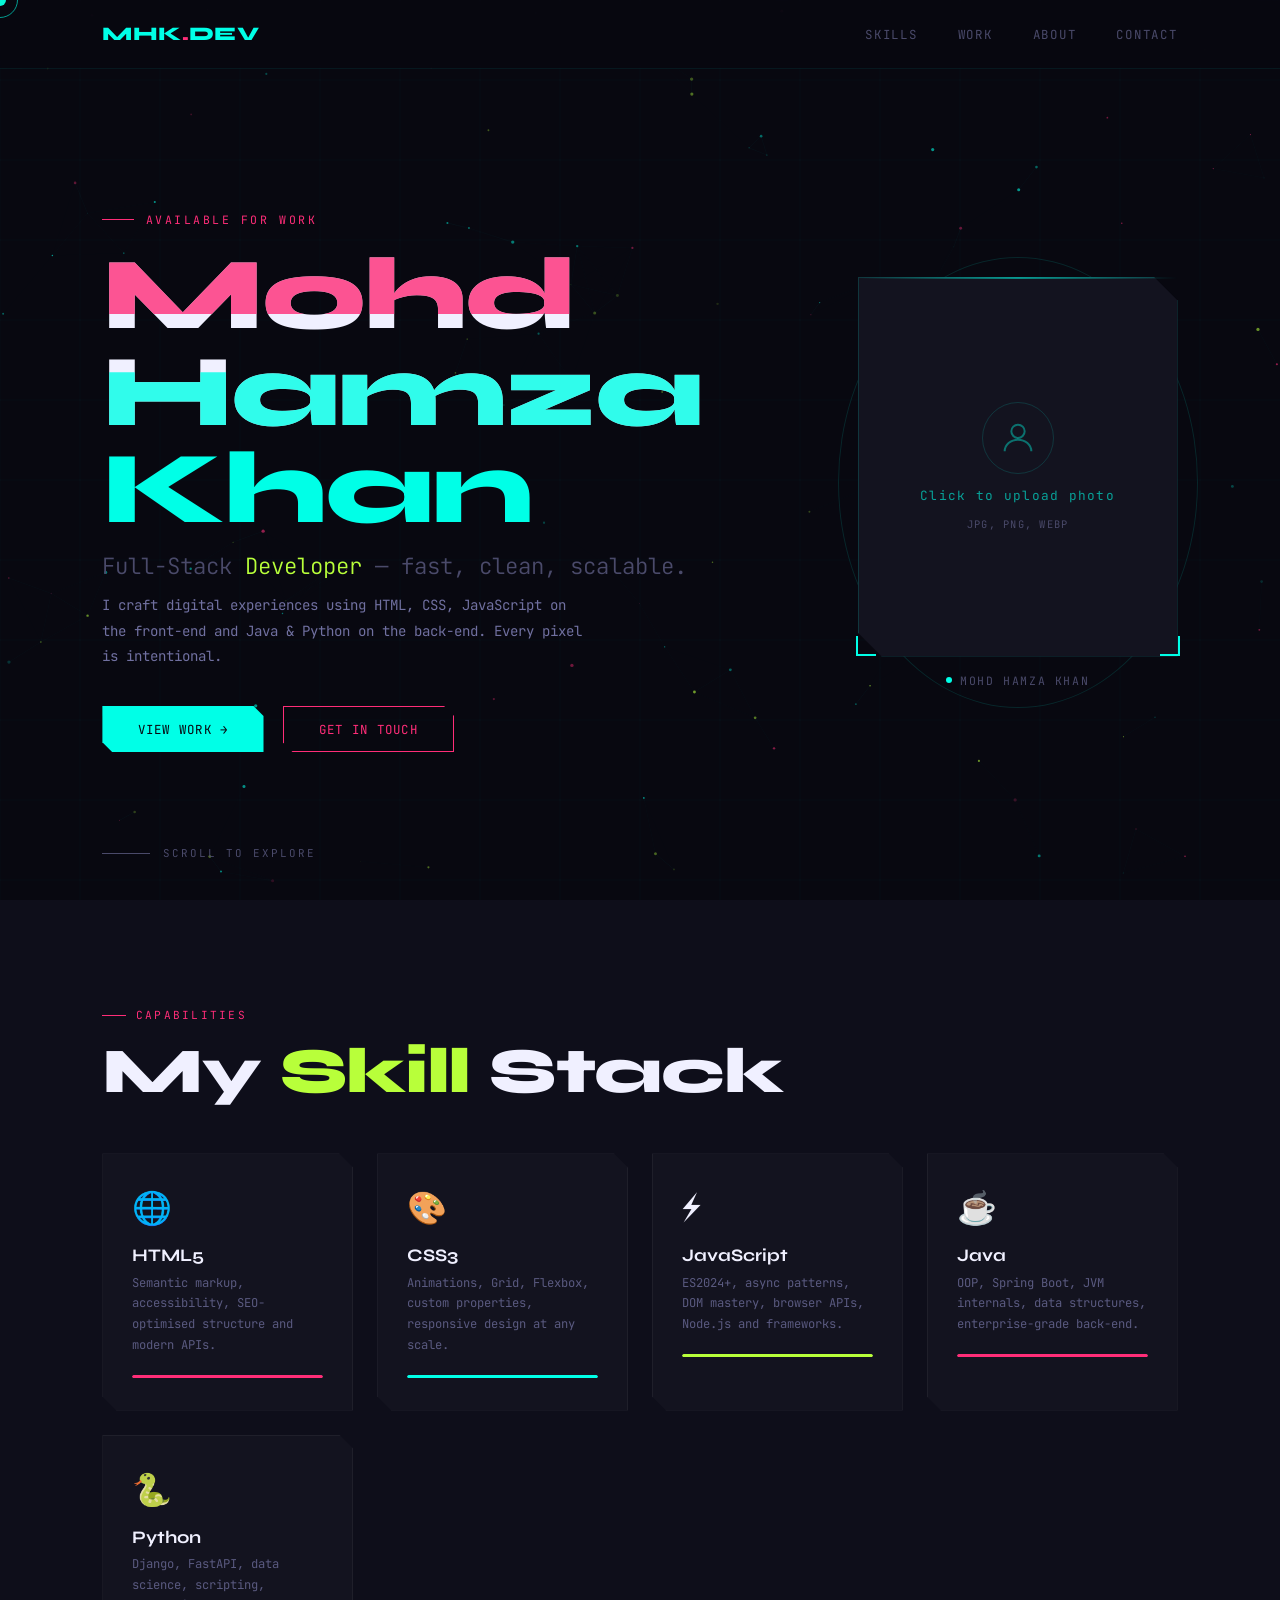
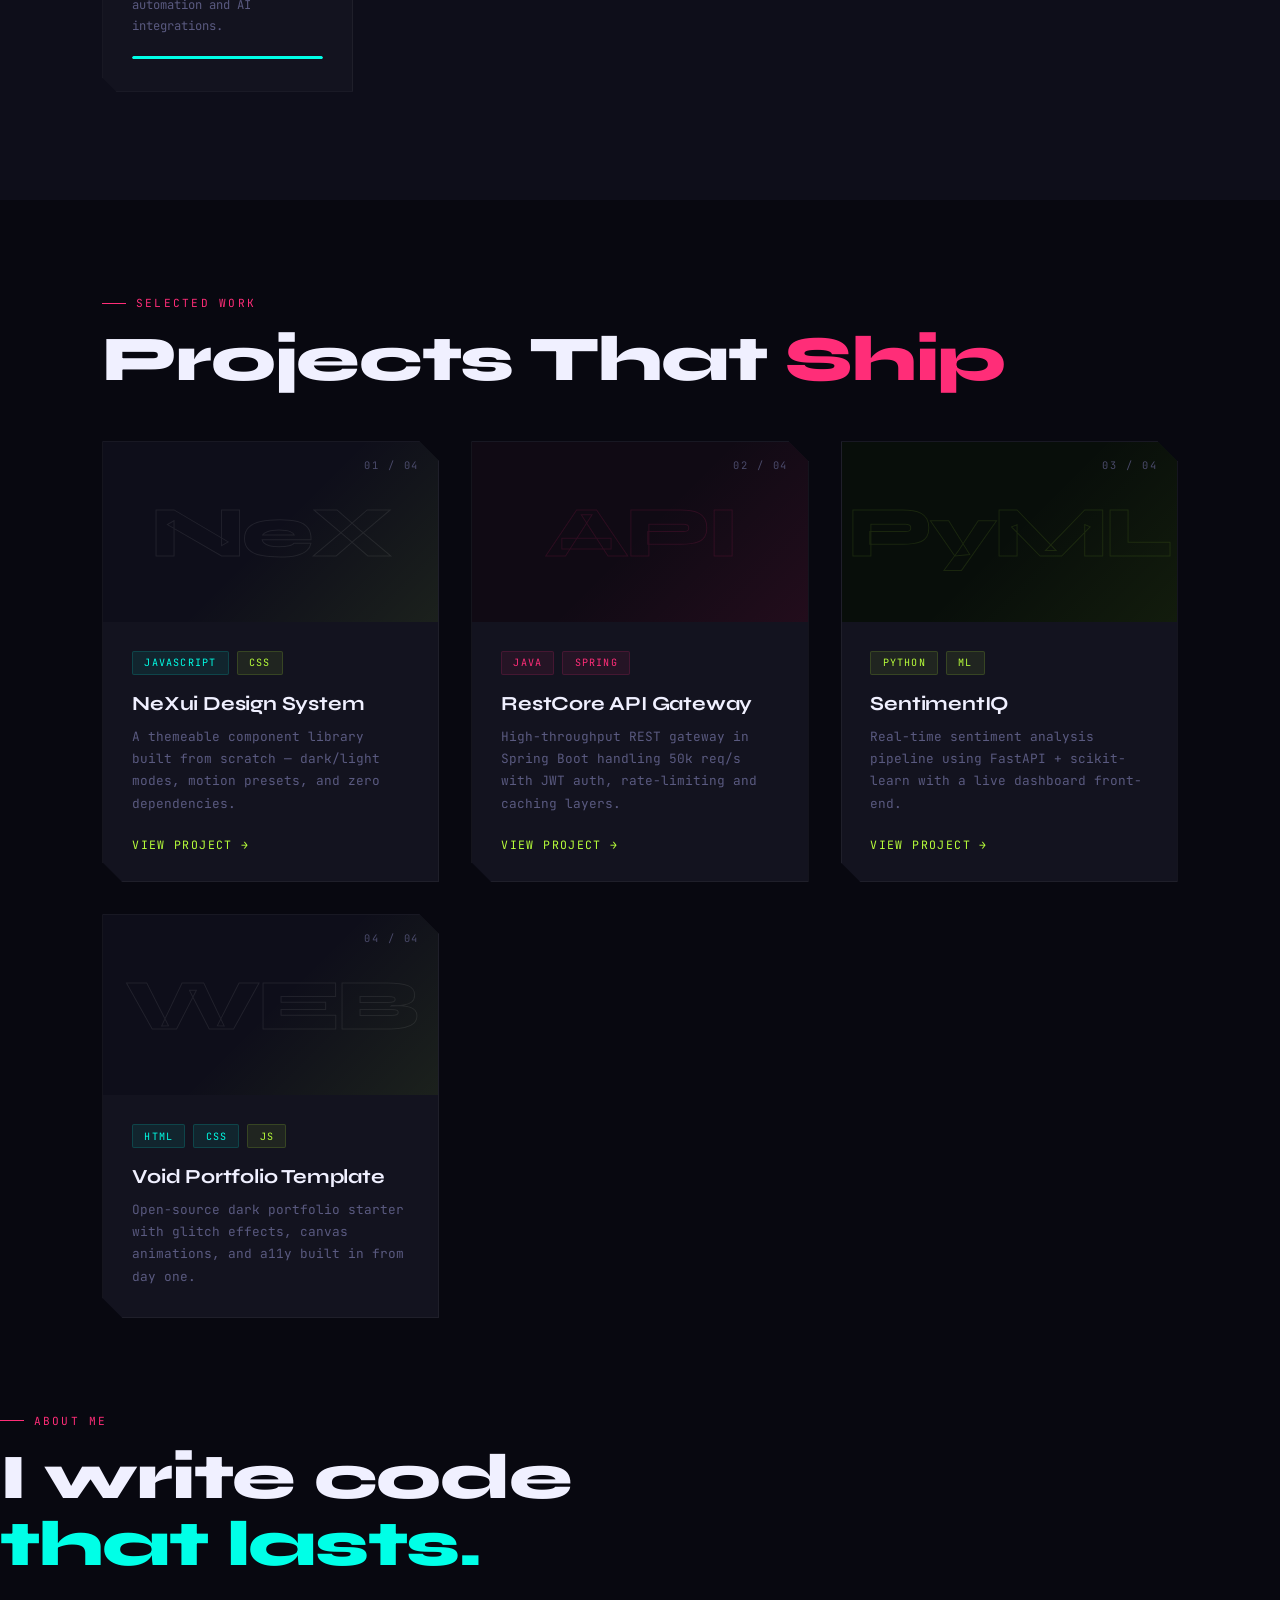
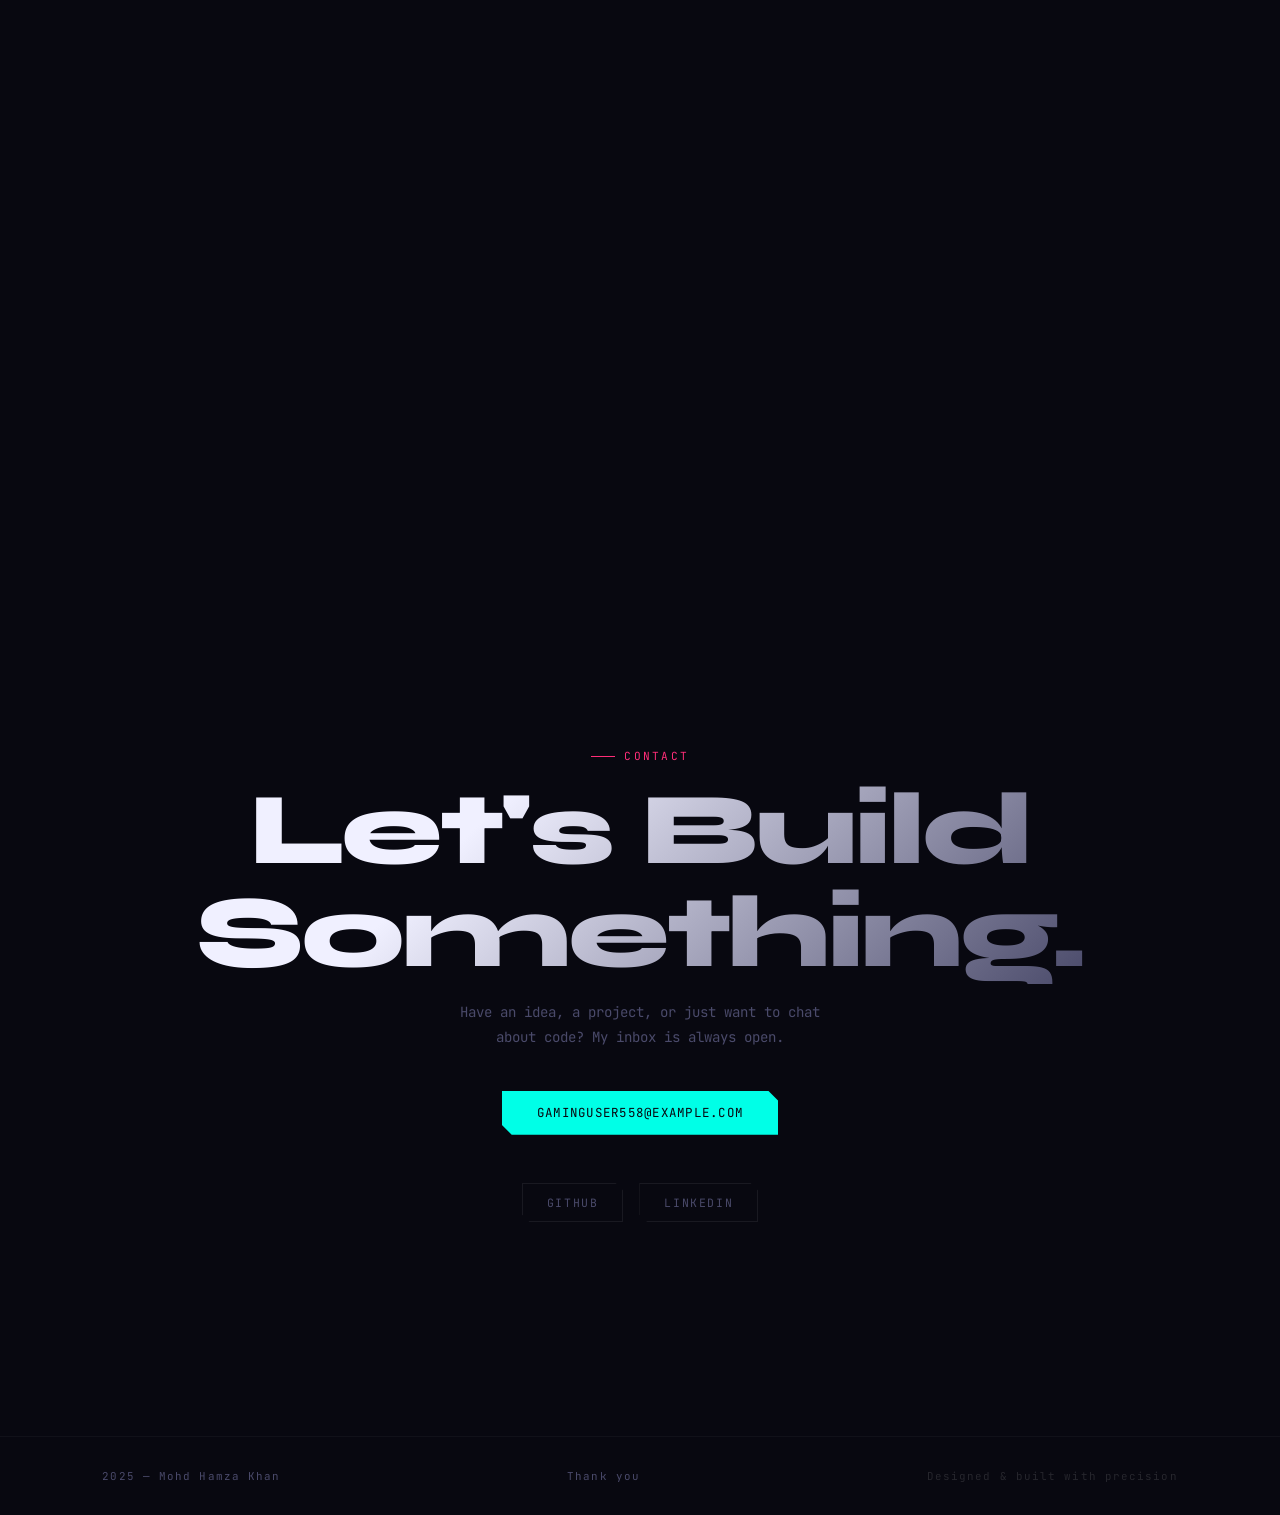
==== port.html @ c540cec0 "Added my portfolio website files" ====
<title> hamza's project </title>


<html lang="en">
<head>
  <meta charset="UTF-8" />
  <meta name="viewport" content="width=device-width, initial-scale=1.0"/>
  <title>Mohd Hamza Khan — Portfolio</title>
  <link href="https://fonts.googleapis.com/css2?family=Syne:wght@400;700;800&family=JetBrains+Mono:wght@300;400;700&display=swap" rel="stylesheet"/>
  <link rel="stylesheet" href="port.css"/>
</head>
<body>

  <div id="cursor"></div>
  <div id="cursor-ring"></div>
  <canvas id="bg-canvas"></canvas>

  <nav>
    <a class="nav-logo" href="#hero">MHK<span>.</span>DEV</a>
    <ul class="nav-links">
      <li><a href="#skills">Skills</a></li>
      <li><a href="#projects">Work</a></li>
      <li><a href="#about">About</a></li>
      <li><a href="#contact">Contact</a></li>
    </ul>
  </nav>

  <main>

    <!-- HERO -->
    <section id="hero">
      <div class="hero-inner">

        <div class="hero-text">
          <div class="hero-label">Available for work</div>
          <h1 class="hero-name">
            <span class="glitch" data-text="Mohd Hamza">Mohd Hamza</span><br/>
            <span class="hero-name-accent">Khan</span>
          </h1>
          <p class="hero-role">Full-Stack <em>Developer</em> — fast, clean, scalable.</p>
          <p class="hero-desc">I craft digital experiences using HTML, CSS, JavaScript on the front-end and Java &amp; Python on the back-end. Every pixel is intentional.</p>
          <div class="hero-cta">
            <a href="#projects" class="btn btn-primary">View Work →</a>
            <a href="#contact"  class="btn btn-ghost">Get In Touch</a>
          </div>
        </div>

        <div class="hero-photo-wrap">
          <div class="photo-deco-ring"></div>
          <div class="photo-o-corner tl"></div>
          <div class="photo-deco-corner dectr"></div>
          <div class="photo-deco-corner bl"></div>
          <div class="photo-deco-corner br"></div>
          <div class="photo-frame" id="photoFrame"
               onclick="document.getElementById('pfpInput').click()">
            <img id="pfpImg" src="" alt="Mohd Hamza Khan" style="display:none"/>
            <div class="photo-placeholder" id="photoPlaceholder">
              <div class="ph-icon">
                <svg width="40" height="40" viewBox="0 0 24 24" fill="none" stroke="currentColor" stroke-width="1.2">
                  <circle cx="12" cy="8" r="4"/>
                  <path d="M4 20c0-4 3.6-7 8-7s8 3 8 7"/>
                </svg>
              </div>
              <div class="ph-label">Click to upload photo</div>
              <div class="ph-sub">JPG, PNG, WEBP</div>
            </div>
            <div class="photo-hover-overlay">
              <svg width="22" height="22" viewBox="0 0 24 24" fill="none" stroke="currentColor" stroke-width="1.5">
                <path d="M21 15v4a2 2 0 01-2 2H5a2 2 0 01-2-2v-4"/>
                <polyline points="17 8 12 3 7 8"/>
                <line x1="12" y1="3" x2="12" y2="15"/>
              </svg>
              
            </div>
          </div>
          <input type="file" id="pfpInput" accept="image/*" style="display:none"/>
          <div class="photo-name-tag">
            <span class="pnt-dot"></span> Mohd Hamza Khan
          </div>
          <div class="photo-scan-line"></div>
        </div>

      </div>
      <div class="hero-scroll-hint">
        <span class="scroll-line"></span> scroll to explore
      </div>
    </section>

    <!-- SKILLS -->
    <section id="skills">
      <div class="section-tag reveal">Capabilities</div>
      <h2 class="section-title reveal">My <span class="accent-lime">Skill</span> Stack</h2>
      <div class="skills-grid">
        <div class="skill-card reveal" style="--glow:var(--pink)">
          <span class="skill-icon">🌐</span>
          <div class="skill-name">HTML5</div>
          <div class="skill-desc">Semantic markup, accessibility, SEO-optimised structure and modern APIs.</div>
          <div class="skill-bar"><div class="skill-fill" style="--bar-color:var(--pink)"></div></div>
        </div>
        <div class="skill-card reveal" style="--glow:var(--cyan)">
          <span class="skill-icon">🎨</span>
          <div class="skill-name">CSS3</div>
          <div class="skill-desc">Animations, Grid, Flexbox, custom properties, responsive design at any scale.</div>
          <div class="skill-bar"><div class="skill-fill" style="--bar-color:var(--cyan)"></div></div>
        </div>
        <div class="skill-card reveal" style="--glow:var(--lime)">
          <span class="skill-icon">⚡</span>
          <div class="skill-name">JavaScript</div>
          <div class="skill-desc">ES2024+, async patterns, DOM mastery, browser APIs, Node.js and frameworks.</div>
          <div class="skill-bar"><div class="skill-fill" style="--bar-color:var(--lime)"></div></div>
        </div>
        <div class="skill-card reveal" style="--glow:var(--pink)">
          <span class="skill-icon">☕</span>
          <div class="skill-name">Java</div>
          <div class="skill-desc">OOP, Spring Boot, JVM internals, data structures, enterprise-grade back-end.</div>
          <div class="skill-bar"><div class="skill-fill" style="--bar-color:var(--pink)"></div></div>
        </div>
        <div class="skill-card reveal" style="--glow:var(--cyan)">
          <span class="skill-icon">🐍</span>
          <div class="skill-name">Python</div>
          <div class="skill-desc">Django, FastAPI, data science, scripting, automation and AI integrations.</div>
          <div class="skill-bar"><div class="skill-fill" style="--bar-color:var(--cyan)"></div></div>
        </div>
      </div>
    </section>

    <!-- PROJECTS -->
    <section id="projects">
      <div class="section-tag reveal">Selected Work</div>
      <h2 class="section-title reveal">Projects That <span class="accent-pink">Ship</span></h2>
      <div class="projects-grid">
        <article class="proj-card reveal">
          <div class="proj-img">
            <div class="proj-bg">NeX</div>
            <div class="proj-overlay"></div>
            <div class="proj-num">01 / 04</div>
          </div>
          <div class="proj-body">
            <div class="proj-tags"><span class="tag">JavaScript</span><span class="tag lime">CSS</span></div>
            <h3 class="proj-title">NeXui Design System</h3>
            <p class="proj-desc">A themeable component library built from scratch — dark/light modes, motion presets, and zero dependencies.</p>
            <a href="#" class="proj-link">View Project →</a>
          </div>
        </article>
        <article class="proj-card reveal">
          <div class="proj-img proj-img--pink">
            <div class="proj-bg proj-bg--pink">API</div>
            <div class="proj-overlay proj-overlay--pink"></div>
            <div class="proj-num">02 / 04</div>
          </div>
          <div class="proj-body">
            <div class="proj-tags"><span class="tag pink">Java</span><span class="tag pink">Spring</span></div>
            <h3 class="proj-title">RestCore API Gateway</h3>
            <p class="proj-desc">High-throughput REST gateway in Spring Boot handling 50k req/s with JWT auth, rate-limiting and caching layers.</p>
            <a href="#" class="proj-link">View Project →</a>
          </div>
        </article>
        <article class="proj-card reveal">
          <div class="proj-img proj-img--lime">
            <div class="proj-bg proj-bg--lime">PyML</div>
            <div class="proj-overlay proj-overlay--lime"></div>
            <div class="proj-num">03 / 04</div>
          </div>
          <div class="proj-body">
            <div class="proj-tags"><span class="tag lime">Python</span><span class="tag lime">ML</span></div>
            <h3 class="proj-title">SentimentIQ</h3>
            <p class="proj-desc">Real-time sentiment analysis pipeline using FastAPI + scikit-learn with a live dashboard front-end.</p>
            <a href="#" class="proj-link">View Project →</a>
          </div>
        </article>
        <article class="proj-card reveal">
          <div class="proj-img">
            <div class="proj-bg">WEB</div>
            <div class="proj-overlay"></div>
            <div class="proj-num">04 / 04</div>
          </div>
          <div class="proj-body">
            <div class="proj-tags"><span class="tag">HTML</span><span class="tag">CSS</span><span class="tag lime">JS</span></div>
            <h3 class="proj-title">Void Portfolio Template</h3>
            <p class="proj-desc">Open-source dark portfolio starter with glitch effects, canvas animations, and a11y built in from day one.</p>
            <script src="port.js"></script>
          </div>
        </article>
      </div>
    </section>

    <!-- ABOUT -->
    <div class="about-text">
  <div class="section-tag">About Me</div>
  <h2 class="section-title">I write code<br/><span class="accent-cyan">that lasts.</span></h2>
  
 <div class="about-text">
  <div class="section-tag reveal">About Me</div>
  <h2 class="section-title reveal" style="margin-bottom:1.5rem">Building with code,<br/><span class="accent-cyan">driven by data.</span></h2>
  
  <p class="reveal">I am a B.Tech student based in Delhi. Right now, I am focusing on building my hands-on practice with <strong>full-stack web development</strong> while diving deeper into my main interest: <strong>Data Science</strong>.</p>
  
  <p class="reveal">My goal is to keep learning new tech skills every day. Currently, I am working on building more practical coding projects and exploring the fundamentals of <strong>Cloud Computing</strong> to understand how applications run at scale.</p>
  
  <p class="reveal">When I am not working on software projects or writing code, you will find me practicing tactical chess puzzles to sharp my mind, competing in games like Valorant, or working out at the gym.</p>
  
  <div class="stats-row reveal">
    <div class="stat"><div class="stat-num">B.Tech</div><div class="stat-label">Education</div></div>
    <div class="stat"><div class="stat-num">HTML/JS</div><div class="stat-label">Front-End</div></div>
    <div class="stat"><div class="stat-num">Data</div><div class="stat-label">Focus Area</div></div>
  </div>
</div>
</div>

    <!-- CONTACT -->
    <section id="contact">
  <div class="section-tag">Contact</div>
  <div class="contact-big">Let's Build<br/>Something.</div>
  <p class="contact-sub">Have an idea, a project, or just want to chat about code? My inbox is always open.</p>
  
  <a href="mailto:your.email@example.com" class="btn btn-primary">gaminguser558@example.com</a>
  
  <div class="social-row">
    <a href="https://github.com/" class="social-link" target="_blank">GitHub</a>
    <a href="https://linkedin.com/in/" class="social-link" target="_blank">LinkedIn</a>
    
  </div>
</section>

  </main>

  <footer>
    <span>  2025 — Mohd Hamza Khan  </span>
    <span> Thank you
    </span>
    <span class="footer-right">Designed &amp; built with precision</span>
  </footer>

  <script src="script.js"></script>
</body>
</html>
---- port.css ----
:root {
  --black:   #080810;
  --surface: #0e0e1a;
  --card:    #13131f;
  --cyan:    #00ffe7;
  --pink:    #ff2d78;
  --lime:    #b8ff3a;
  --white:   #f0f0ff;
  --muted:   #4a4a6a;
  --font-head: 'Syne', sans-serif;
  --font-mono: 'JetBrains Mono', monospace;
}
   html {
    scroll-behavior: smooth;
}
/* ══ 2. RESET & BASE ══ */

*, *::before, *::after { box-sizing: border-box; margin: 0; padding: 0; }
html { scroll-behavior: smooth; }
body { background: var(--black); color: var(--white); font-family: var(--font-mono); overflow-x: hidden; cursor: none; }
main { position: relative; z-index: 1; }
section { min-height: 100vh; padding: 6rem 8vw; display: flex; flex-direction: column; justify-content: center; }
.accent-cyan { color: var(--cyan); }
.accent-pink { color: var(--pink); }
.accent-lime { color: var(--lime); }

/* ══ 3. CUSTOM CURSOR ══ */

#cursor {
  position: fixed; top: 0; left: 0;
  width: 12px; height: 12px;
  background: var(--cyan); border-radius: 50%;
  pointer-events: none; z-index: 9999;
  transform: translate(-50%, -50%);
  transition: transform .1s, background .2s;
  mix-blend-mode: difference;
}
#cursor-ring {
  position: fixed; top: 0; left: 0;
  width: 36px; height: 36px;
  border: 1.5px solid var(--cyan); border-radius: 50%;
  pointer-events: none; z-index: 9998;
  transform: translate(-50%, -50%);
  transition: transform .18s ease, border-color .2s;
  opacity: .6;
}

/* ══ 4. CANVAS BG ══ */

#bg-canvas { position: fixed; inset: 0; z-index: 0; pointer-events: none; }

/* ══ 5. NAVIGATION ══ */

nav {
  position: fixed; top: 0; left: 0; right: 0; z-index: 100;
  display: flex; align-items: center; justify-content: space-between;
  padding: 1.4rem 8vw;
  background: rgba(8,8,16,.7); backdrop-filter: blur(12px);
  border-bottom: 1px solid rgba(0,255,231,.07);
}
.nav-logo { font-family: var(--font-head); font-weight: 800; font-size: 1.2rem; letter-spacing: .02em; color: var(--cyan); text-decoration: none; }
.nav-logo span { color: var(--pink); }
.nav-links { display: flex; gap: 2.5rem; list-style: none; }
.nav-links a { font-size: .78rem; letter-spacing: .14em; text-transform: uppercase; color: var(--muted); text-decoration: none; position: relative; transition: color .25s; }
.nav-links a::after { content: ''; position: absolute; bottom: -4px; left: 0; width: 0; height: 1px; background: var(--cyan); transition: width .3s; }
.nav-links a:hover { color: var(--cyan); }
.nav-links a:hover::after { width: 100%; }

/* ══ 6. HERO ══ */


#hero { padding-top: 10rem; position: relative; overflow: hidden; }
.hero-inner { display: grid; grid-template-columns: 1fr auto; align-items: center; gap: 5rem; }
.hero-text { display: flex; flex-direction: column; gap: .8rem; }
.hero-label { font-size: .72rem; letter-spacing: .22em; text-transform: uppercase; color: var(--pink); display: flex; align-items: center; gap: .7rem; margin-bottom: .4rem; }
.hero-label::before { content: ''; display: block; width: 32px; height: 1px; background: var(--pink); }
.hero-name { font-family: var(--font-head); font-weight: 800; font-size: clamp(3.2rem, 8vw, 6.5rem); line-height: .95; letter-spacing: -.02em; }
.hero-name-accent { color: var(--cyan); }
.glitch { position: relative; display: inline-block; }
.glitch::before, .glitch::after { content: attr(data-text); position: absolute; top: 0; left: 0; width: 100%; height: 100%; opacity: .8; }
.glitch::before { color: var(--pink); animation: glitch1 3.5s infinite; clip-path: polygon(0 0, 100% 0, 100% 35%, 0 35%); }
.glitch::after  { color: var(--cyan);  animation: glitch2 3.5s infinite; clip-path: polygon(0 65%, 100% 65%, 100% 100%, 0 100%); }
@keyframes glitch1 { 0%,90%,100%{transform:translate(0)} 91%{transform:translate(-4px,1px)} 93%{transform:translate(4px,-1px)} 95%{transform:translate(-2px,2px)} }
@keyframes glitch2 { 0%,88%,100%{transform:translate(0)} 89%{transform:translate(4px,-1px)} 91%{transform:translate(-4px,1px)} 93%{transform:translate(2px,-2px)} }
.hero-role { font-size: clamp(1rem,2.5vw,1.4rem); color: var(--muted); font-weight: 300; }
.hero-role em { font-style: normal; color: var(--lime); }
.hero-desc { max-width: 480px; font-size: .88rem; line-height: 1.8; color: #7070a0; }
.hero-cta { display: flex; gap: 1.2rem; margin-top: 1.5rem; flex-wrap: wrap; }
.btn { padding: .85rem 2.2rem; font-family: var(--font-mono); font-size: .78rem; letter-spacing: .1em; text-transform: uppercase; text-decoration: none; border: none; cursor: none; display: inline-flex; align-items: center; gap: .6rem; transition: transform .2s, box-shadow .2s; clip-path: polygon(0 0,calc(100% - 10px) 0,100% 10px,100% 100%,10px 100%,0 calc(100% - 10px)); }
.btn-primary { background: var(--cyan); color: var(--black); }
.btn-primary:hover { transform: translateY(-3px); box-shadow: 0 0 32px rgba(0,255,231,.45); }
.btn-ghost { background: transparent; color: var(--pink); border: 1px solid var(--pink); }
.btn-ghost:hover { background: rgba(255,45,120,.1); transform: translateY(-3px); box-shadow: 0 0 24px rgba(255,45,120,.3); }
.hero-scroll-hint { position: absolute; bottom: 2.5rem; left: 8vw; font-size: .68rem; letter-spacing: .18em; text-transform: uppercase; color: var(--muted); display: flex; align-items: center; gap: .8rem; }
.scroll-line { width: 48px; height: 1px; background: var(--muted); position: relative; overflow: hidden; }
.scroll-line::after { content: ''; position: absolute; top: 0; left: -100%; width: 100%; height: 100%; background: var(--cyan); animation: scanline 2s linear infinite; }
@keyframes scanline { to { left: 100%; } }

/* ══ 7. HERO PHOTO FRAME ══ */

.hero-photo-wrap { position: relative; width: 320px; flex-shrink: 0; }
.photo-deco-ring { position: absolute; inset: -20px; border-radius: 50%; border: 1px solid rgba(0,255,231,.12); animation: rotateRing 12s linear infinite; }
@keyframes rotateRing { to { transform: rotate(360deg); } }
.photo-deco-corner { position: absolute; width: 20px; height: 20px; z-index: 2; }
.photo-deco-corner.tl { top: -2px; left: -2px;   border-top:    2px solid var(--cyan); border-left:  2px solid var(--cyan); }
.photo-deco-corner.tr { top: -2px; right: -2px;  border-top:    2px solid var(--cyan); border-right: 2px solid var(--cyan); }
.photo-deco-corner.bl { bottom: 32px; left: -2px;  border-bottom: 2px solid var(--cyan); border-left:  2px solid var(--cyan); }
.photo-deco-corner.br { bottom: 32px; right: -2px; border-bottom: 2px solid var(--cyan); border-right: 2px solid var(--cyan); }
.photo-frame { width: 320px; height: 380px; background: var(--card); border: 1px solid rgba(0,255,231,.15); position: relative; overflow: hidden; cursor: none; clip-path: polygon(0 0,calc(100% - 24px) 0,100% 24px,100% 100%,24px 100%,0 calc(100% - 24px)); transition: border-color .3s, box-shadow .3s; }
.photo-frame:hover { border-color: rgba(0,255,231,.4); box-shadow: 0 0 40px rgba(0,255,231,.12); }
#pfpImg { width: 100%; height: 100%; object-fit: cover; display: block; }
.photo-placeholder { position: absolute; inset: 0; display: flex; flex-direction: column; align-items: center; justify-content: center; gap: .8rem; color: var(--muted); }
.ph-icon { width: 72px; height: 72px; border: 1px solid rgba(0,255,231,.15); border-radius: 50%; display: flex; align-items: center; justify-content: center; color: rgba(0,255,231,.4); }
.ph-label { font-size: .8rem; letter-spacing: .1em; color: rgba(0,255,231,.6); }
.ph-sub { font-size: .65rem; letter-spacing: .12em; text-transform: uppercase; color: var(--muted); }
.photo-hover-overlay { position: absolute; inset: 0; background: rgba(8,8,16,.75); display: flex; flex-direction: column; align-items: center; justify-content: center; gap: .6rem; color: var(--cyan); font-size: .75rem; letter-spacing: .1em; opacity: 0; transition: opacity .25s; }
.photo-frame:hover .photo-hover-overlay { opacity: 1; }
.photo-scan-line { position: absolute; left: 0; right: 0; height: 2px; background: linear-gradient(90deg,transparent,rgba(0,255,231,.5),transparent); top: 0; animation: scanPhoto 3s ease-in-out infinite; pointer-events: none; }
@keyframes scanPhoto { 0%{top:0%;opacity:0} 10%{opacity:1} 90%{opacity:1} 100%{top:100%;opacity:0} }
.photo-name-tag { margin-top: 1rem; font-size: .72rem; letter-spacing: .14em; text-transform: uppercase; color: var(--muted); display: flex; align-items: center; gap: .5rem; justify-content: center; }
.pnt-dot { width: 6px; height: 6px; border-radius: 50%; background: var(--cyan); animation: pulseDot 1.8s ease-in-out infinite; }
@keyframes pulseDot { 0%,100%{opacity:1;transform:scale(1)} 50%{opacity:.4;transform:scale(.6)} }

/* ══ 8. SKILLS ══ */

#skills { background: var(--surface); }
.skills-grid { display: grid; grid-template-columns: repeat(auto-fit,minmax(220px,1fr)); gap: 1.5rem; }
.skill-card { background: var(--card); border: 1px solid rgba(255,255,255,.05); padding: 2rem 1.8rem; position: relative; overflow: hidden; transition: transform .3s,border-color .3s; clip-path: polygon(0 0,calc(100% - 14px) 0,100% 14px,100% 100%,14px 100%,0 calc(100% - 14px)); }
.skill-card::before { content: ''; position: absolute; inset: 0; background: var(--glow,var(--cyan)); opacity: 0; transition: opacity .3s; mix-blend-mode: overlay; }
.skill-card:hover { transform: translateY(-6px); border-color: rgba(0,255,231,.25); }
.skill-card:hover::before { opacity: .06; }
.skill-icon { font-size: 2rem; margin-bottom: 1rem; display: block; }
.skill-name { font-family: var(--font-head); font-weight: 700; font-size: 1.1rem; margin-bottom: .4rem; }
.skill-desc { font-size: .76rem; color: #5a5a80; line-height: 1.7; }
.skill-bar { margin-top: 1.2rem; height: 3px; background: rgba(255,255,255,.07); border-radius: 2px; overflow: hidden; }
.skill-fill { height: 100%; background: var(--bar-color,var(--cyan)); border-radius: 2px; transform: scaleX(0); transform-origin: left; transition: transform 1.2s cubic-bezier(.16,1,.3,1); }
.skill-fill.animated { transform: scaleX(1); }

/* ══ 9. PROJECTS ══ */

#projects { background: var(--black); }
.projects-grid { display: grid; grid-template-columns: repeat(auto-fit,minmax(300px,1fr)); gap: 2rem; }
.proj-card { background: var(--card); border: 1px solid rgba(255,255,255,.05); overflow: hidden; transition: transform .3s,border-color .3s,box-shadow .3s; clip-path: polygon(0 0,calc(100% - 20px) 0,100% 20px,100% 100%,20px 100%,0 calc(100% - 20px)); }
.proj-card:hover { transform: translateY(-8px); border-color: rgba(184,255,58,.2); box-shadow: 0 20px 60px rgba(0,0,0,.5),0 0 0 1px rgba(184,255,58,.1); }
.proj-img { height: 180px; position: relative; overflow: hidden; background: var(--surface); }
.proj-img--pink { background: #100a14; }
.proj-img--lime { background: #080e0a; }
.proj-bg { position: absolute; inset: 0; display: flex; align-items: center; justify-content: center; font-family: var(--font-head); font-size: 4.5rem; font-weight: 800; color: transparent; -webkit-text-stroke: 1px rgba(255,255,255,.08); letter-spacing: -.04em; user-select: none; }
.proj-bg--pink { -webkit-text-stroke-color: rgba(255,45,120,.12); }
.proj-bg--lime { -webkit-text-stroke-color: rgba(184,255,58,.1); }
.proj-overlay { position: absolute; inset: 0; background: linear-gradient(135deg,transparent 50%,rgba(184,255,58,.08)); }
.proj-overlay--pink { background: linear-gradient(135deg,transparent 50%,rgba(255,45,120,.08)); }
.proj-overlay--lime { background: linear-gradient(135deg,transparent 50%,rgba(184,255,58,.06)); }
.proj-num { position: absolute; top: 1rem; right: 1.2rem; font-size: .65rem; letter-spacing: .18em; color: var(--muted); }
.proj-body { padding: 1.8rem; }
.proj-tags { display: flex; gap: .5rem; flex-wrap: wrap; margin-bottom: 1rem; }
.tag { font-size: .63rem; letter-spacing: .12em; text-transform: uppercase; padding: .28rem .7rem; border-radius: 2px; background: rgba(0,255,231,.08); color: var(--cyan); border: 1px solid rgba(0,255,231,.15); }
.tag.pink { background: rgba(255,45,120,.08); color: var(--pink); border-color: rgba(255,45,120,.15); }
.tag.lime { background: rgba(184,255,58,.08); color: var(--lime); border-color: rgba(184,255,58,.15); }
.proj-title { font-family: var(--font-head); font-weight: 700; font-size: 1.25rem; margin-bottom: .6rem; letter-spacing: -.01em; }
.proj-desc { font-size: .8rem; color: #5a5a80; line-height: 1.75; }
.proj-link { display: inline-flex; align-items: center; gap: .4rem; margin-top: 1.4rem; font-size: .72rem; letter-spacing: .12em; text-transform: uppercase; color: var(--lime); text-decoration: none; transition: gap .2s; }
.proj-link:hover { gap: .8rem; }

/* ══ 10. ABOUT ══ */

#about { background: var(--surface); display: grid; grid-template-columns: 1fr 1fr; align-items: center; gap: 6rem; }
.about-visual { position: relative; height: 420px; }
.ab1 { position: absolute; inset: 0 60px 60px 0; background: var(--card); border: 1px solid rgba(0,255,231,.1); }
.ab2 { position: absolute; width: 180px; height: 180px; bottom: 0; right: 0; background: rgba(255,45,120,.07); border: 1px solid rgba(255,45,120,.2); display: flex; align-items: center; justify-content: center; font-family: var(--font-head); font-weight: 800; font-size: 3.5rem; color: var(--pink); }
.ab3 { position: absolute; width: 120px; height: 120px; top: -24px; left: -24px; border: 1px solid rgba(184,255,58,.15); background: rgba(184,255,58,.03); }
.code-snippet { position: absolute; bottom: 1.5rem; left: 1.5rem; right: 4rem; font-size: .68rem; color: #4a4a70; line-height: 1.8; }
.cs-k { color: #ff2d78; } .cs-f { color: #00ffe7; } .cs-s { color: #b8ff3a; } .cs-c { color: #4a4a70; }
.about-text p { font-size: .88rem; color: #7070a0; line-height: 1.9; margin-bottom: 1.2rem; }
.about-text p strong { color: var(--white); font-weight: 400; }
.stats-row { display: flex; gap: 2.5rem; margin-top: 2.2rem; padding-top: 2rem; border-top: 1px solid rgba(255,255,255,.05); }
.stat-num { font-family: var(--font-head); font-weight: 800; font-size: 2.2rem; color: var(--cyan); line-height: 1; letter-spacing: -.03em; }
.stat-label { font-size: .68rem; letter-spacing: .15em; text-transform: uppercase; color: var(--muted); margin-top: .3rem; }

/* ══ 11. CONTACT ══ */

#contact { background: var(--black); text-align: center; align-items: center; }
.contact-big { font-family: var(--font-head); font-weight: 800; font-size: clamp(3rem,8vw,7rem); line-height: 1; letter-spacing: -.03em; margin-bottom: 1rem; background: linear-gradient(135deg,var(--white) 30%,var(--muted)); -webkit-background-clip: text; -webkit-text-fill-color: transparent; background-clip: text; }
.contact-sub { font-size: .88rem; color: var(--muted); margin-bottom: 2.5rem; max-width: 400px; line-height: 1.8; }
.social-row { display: flex; gap: 1rem; flex-wrap: wrap; justify-content: center; margin-top: 3rem; }
.social-link { padding: .7rem 1.5rem; font-size: .72rem; letter-spacing: .14em; text-transform: uppercase; color: var(--muted); text-decoration: none; border: 1px solid rgba(255,255,255,.07); transition: color .2s,border-color .2s,background .2s; clip-path: polygon(0 0,calc(100% - 8px) 0,100% 8px,100% 100%,8px 100%,0 calc(100% - 8px)); }
.social-link:hover { color: var(--cyan); border-color: rgba(0,255,231,.3); background: rgba(0,255,231,.04); }

/* ══ 12. FOOTER ══ */

footer { padding: 2rem 8vw; display: flex; justify-content: space-between; align-items: center; border-top: 1px solid rgba(255,255,255,.04); font-size: .68rem; letter-spacing: .1em; color: var(--muted); flex-wrap: wrap; gap: .8rem; position: relative; z-index: 1; }
.footer-right { color: rgba(255,255,255,.12); }

/* ══ 13. UTILITIES & ANIMATIONS ══ */

.section-tag { font-size: .7rem; letter-spacing: .2em; text-transform: uppercase; color: var(--pink); margin-bottom: 1rem; display: flex; align-items: center; gap: .6rem; }
.section-tag::before { content: ''; display: inline-block; width: 24px; height: 1px; background: var(--pink); }
.section-title { font-family: var(--font-head); font-weight: 800; font-size: clamp(2rem,5vw,4rem); line-height: 1.05; letter-spacing: -.02em; margin-bottom: 3rem; }
.reveal { opacity: 0; transform: translateY(40px); transition: opacity .9s cubic-bezier(.16,1,.3,1), transform .9s cubic-bezier(.16,1,.3,1); }
.reveal.visible { opacity: 1; transform: translateY(0); }

/* ══ 14. RESPONSIVE ══ */

@media (max-width: 900px) {
  .hero-inner { grid-template-columns: 1fr; gap: 3rem; }
  .hero-photo-wrap { width: 100%; display: flex; flex-direction: column; align-items: center; }
  .photo-frame { width: 260px; height: 300px; }
}
@media (max-width: 768px) {
  section { padding: 4rem 6vw; }
  #about { grid-template-columns: 1fr; gap: 3rem; }
  .about-visual { display: none; }
}
@media (max-width: 480px) {
  .nav-links { display: none; }
  .hero-name { font-size: clamp(2.4rem,12vw,4rem); }
  .photo-frame { width: 220px; height: 260px; }
}
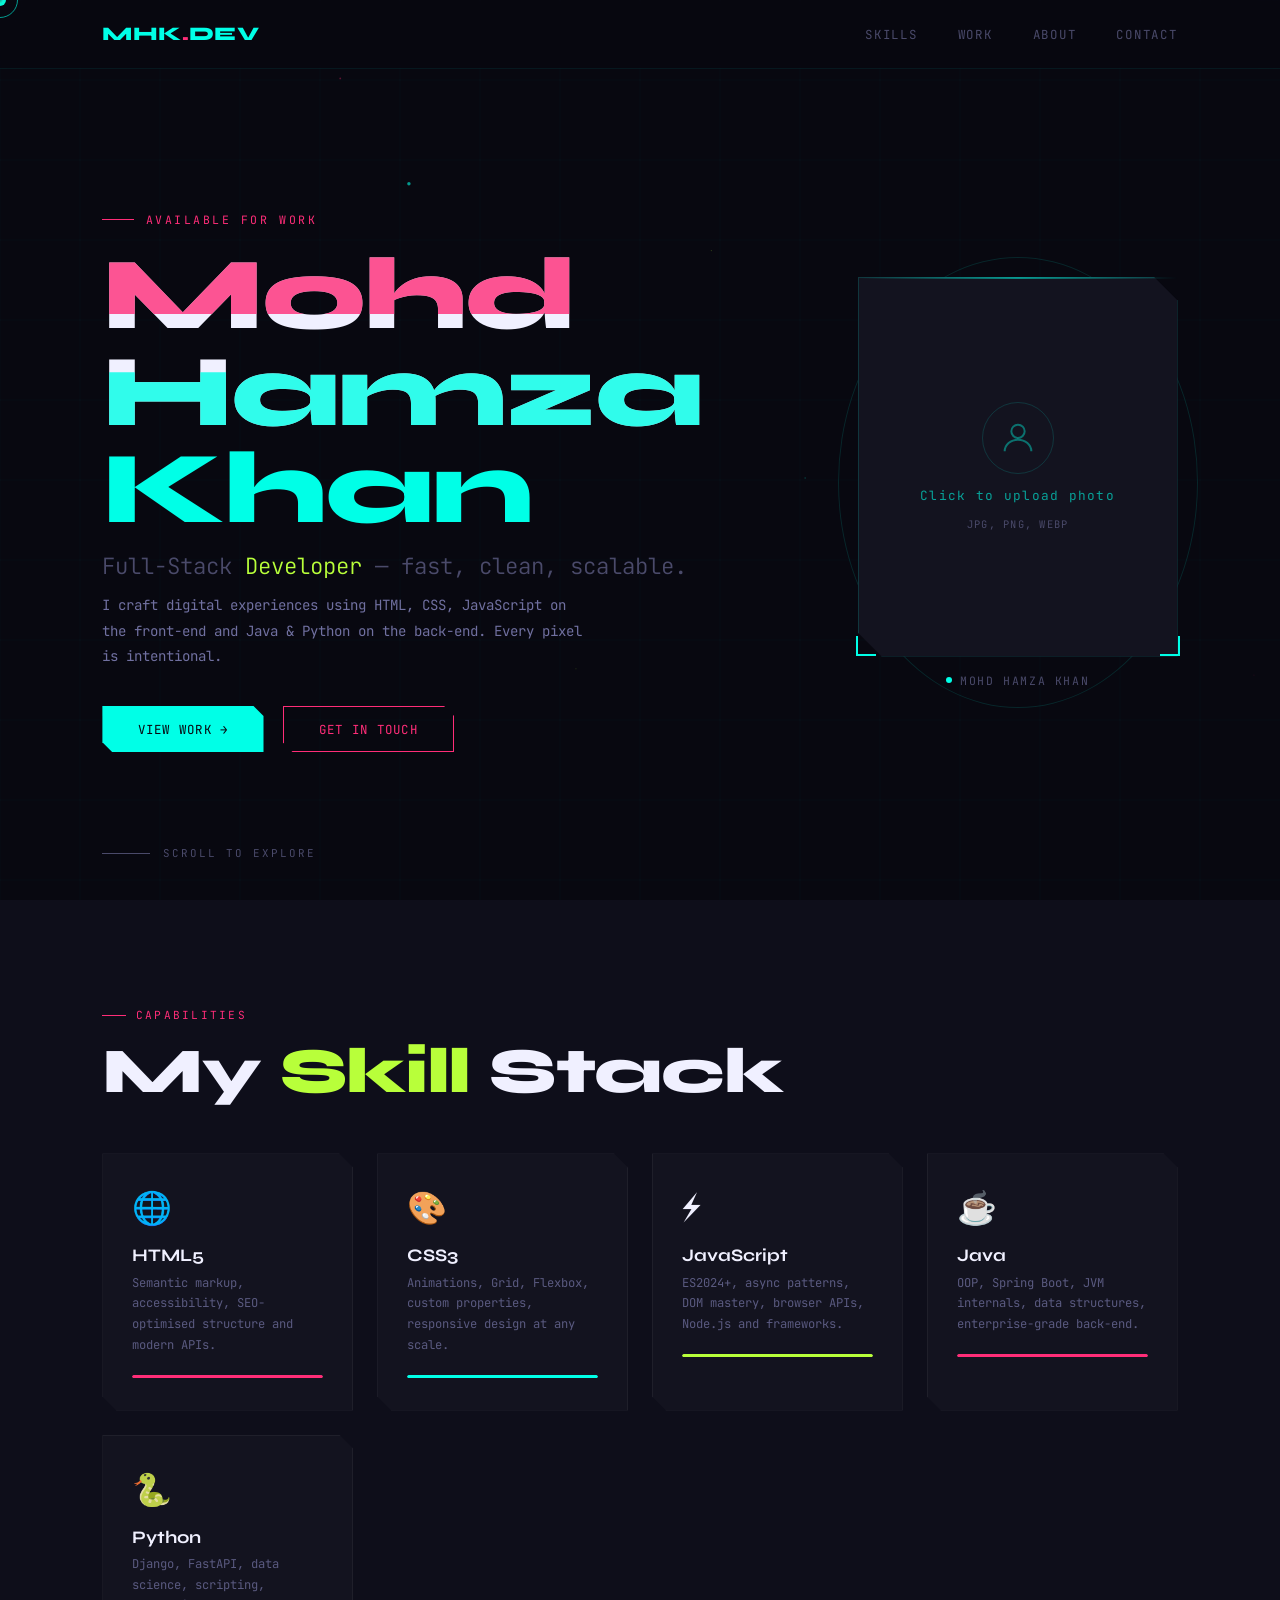
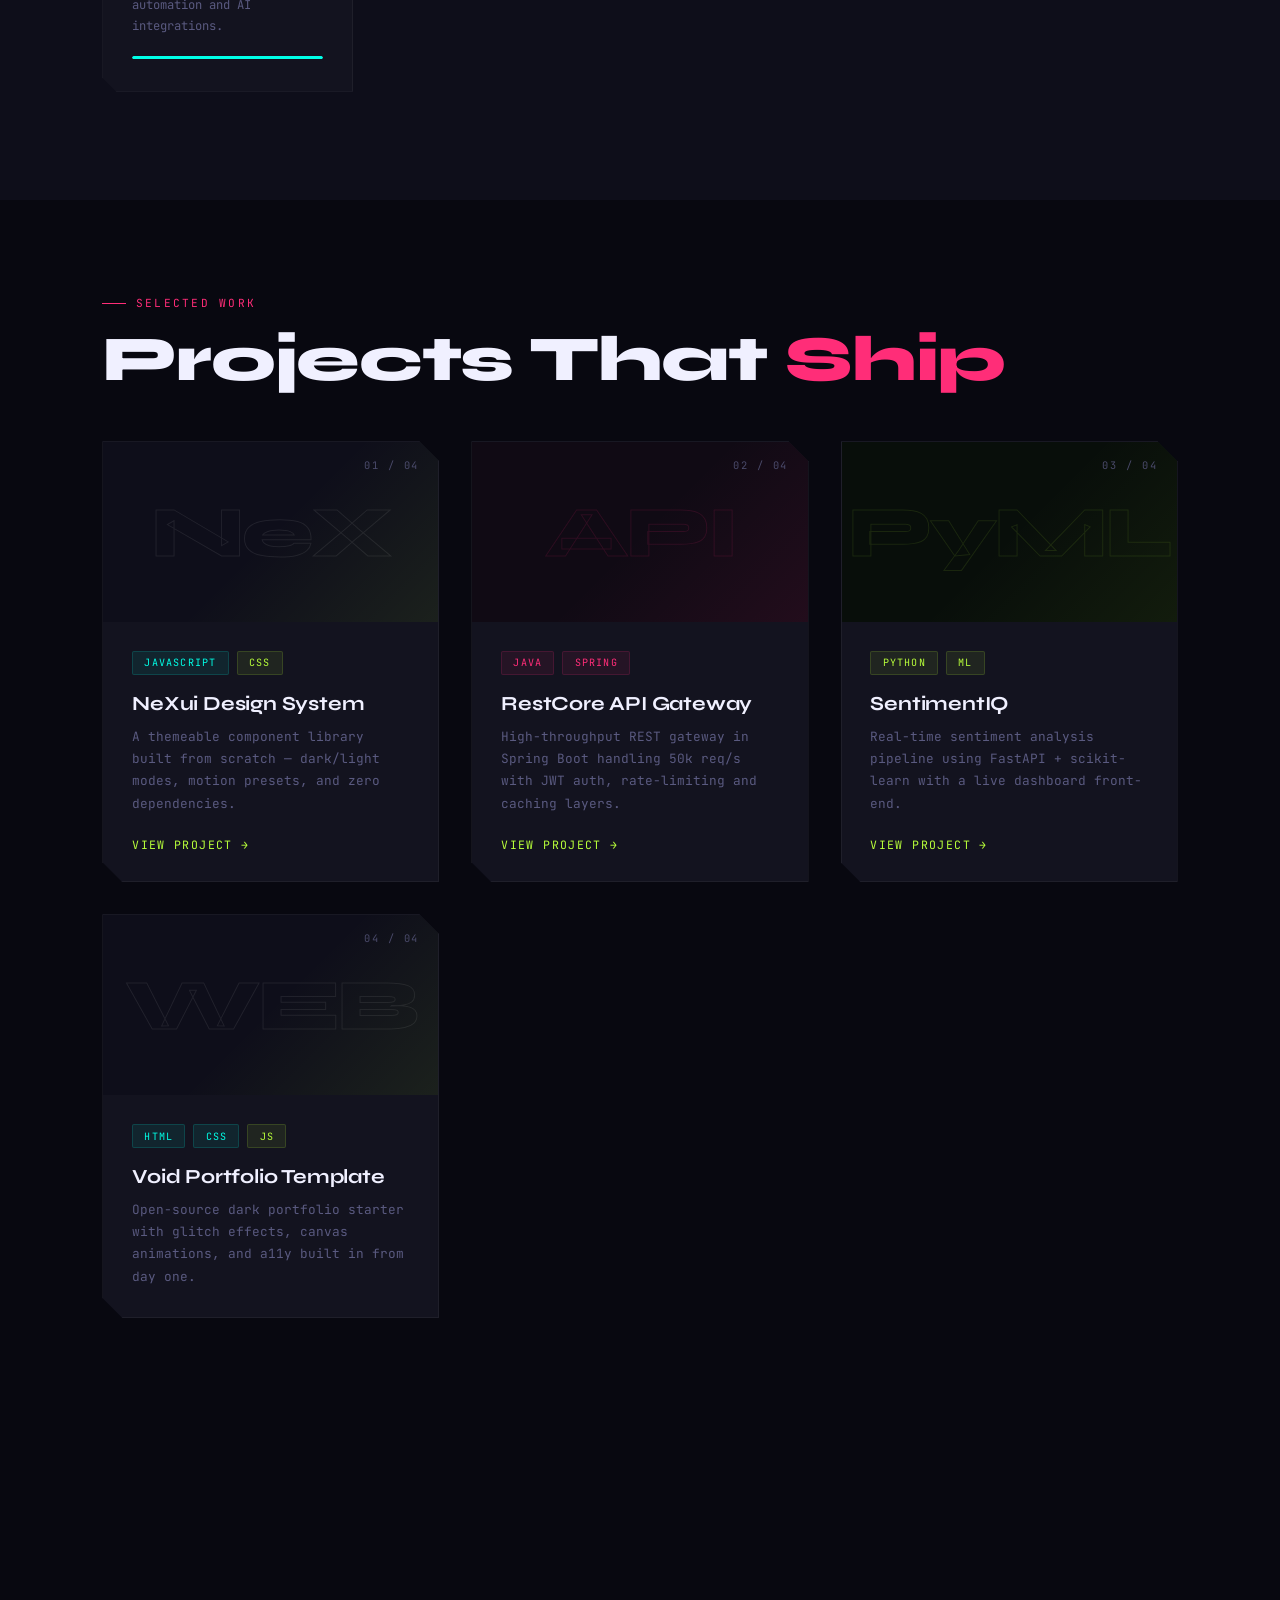
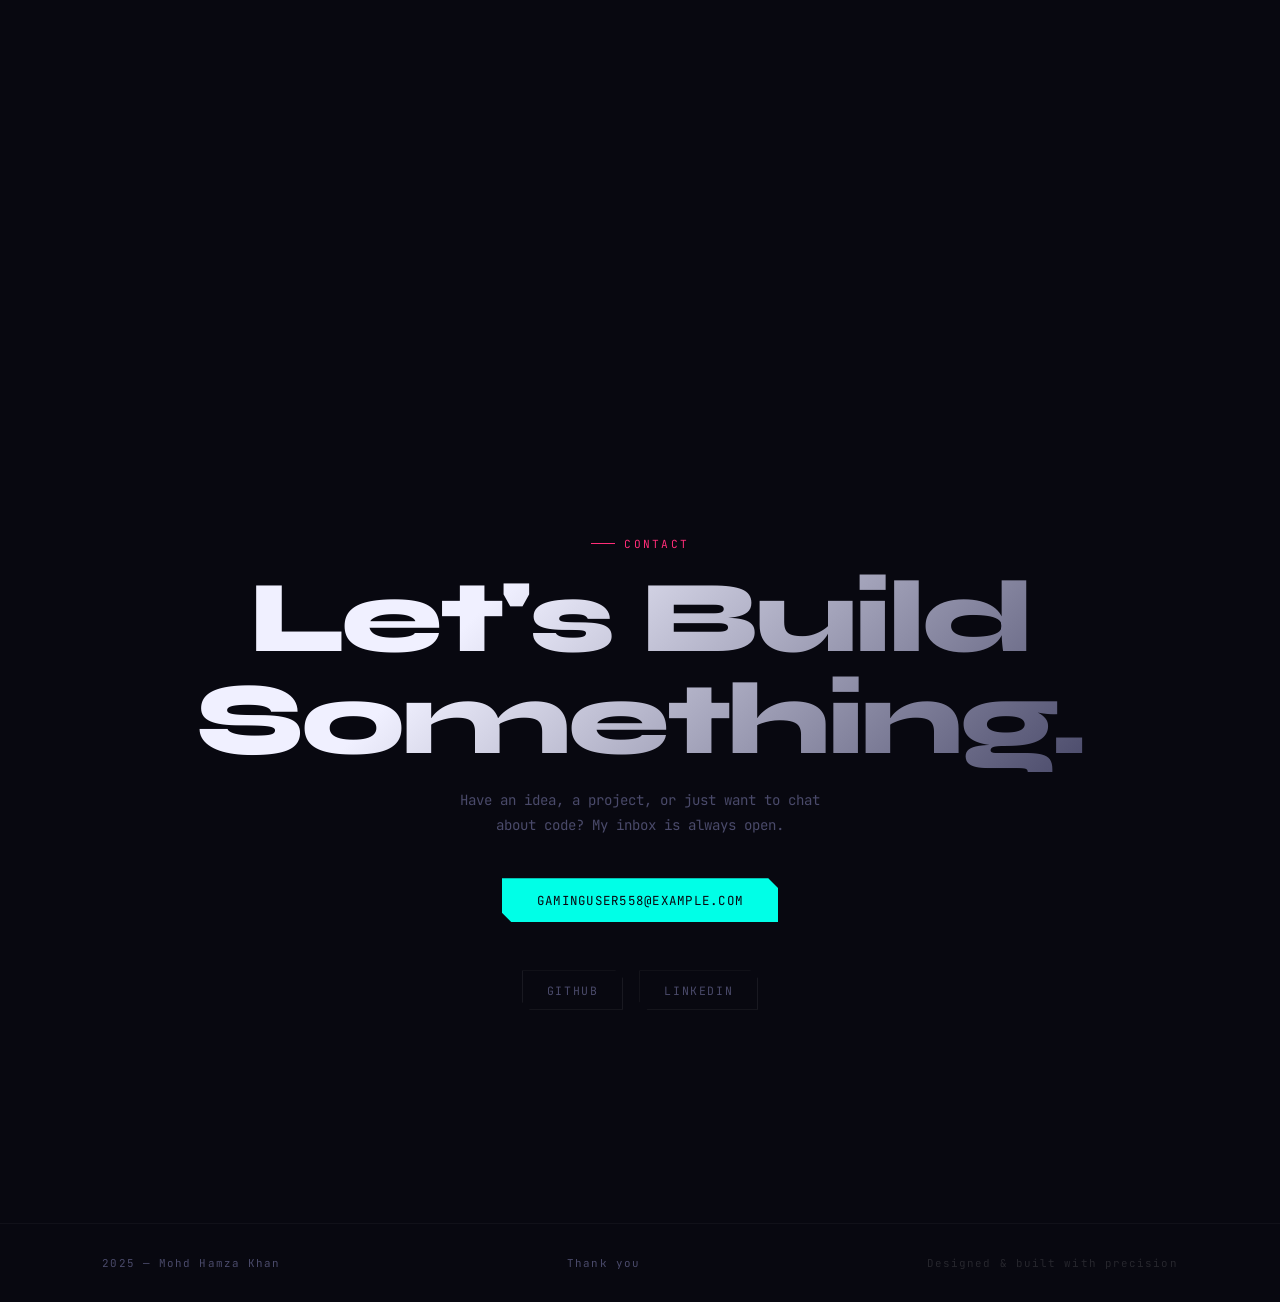
==== commit 66bff071: "Updated athecontact section" ====
--- a/port.html
+++ b/port.html
@@ -186,25 +186,37 @@
 
     <!-- ABOUT -->
     <div class="about-text">
-  <div class="section-tag">About Me</div>
-  <h2 class="section-title">I write code<br/><span class="accent-cyan">that lasts.</span></h2>
-  
- <div class="about-text">
   <div class="section-tag reveal">About Me</div>
-  <h2 class="section-title reveal" style="margin-bottom:1.5rem">Building with code,<br/><span class="accent-cyan">driven by data.</span></h2>
-  
-  <p class="reveal">I am a B.Tech student based in Delhi. Right now, I am focusing on building my hands-on practice with <strong>full-stack web development</strong> while diving deeper into my main interest: <strong>Data Science</strong>.</p>
-  
-  <p class="reveal">My goal is to keep learning new tech skills every day. Currently, I am working on building more practical coding projects and exploring the fundamentals of <strong>Cloud Computing</strong> to understand how applications run at scale.</p>
-  
-  <p class="reveal">When I am not working on software projects or writing code, you will find me practicing tactical chess puzzles to sharp my mind, competing in games like Valorant, or working out at the gym.</p>
+  <h2 class="section-title reveal" style="margin-bottom: 1.5rem;">
+    Building with code,<br/><span class="accent-cyan">driven by data.</span>
+  </h2>
+  
+  <p class="reveal">
+    I am a B.Tech student based in Delhi. Right now, I am focusing on building my hands-on practice with <strong>full-stack web development</strong> while diving deeper into my main interest: <strong>Data Science</strong>.
+  </p>
+  
+  <p class="reveal">
+    My goal is to keep learning new tech skills every day. Currently, I am working on building more practical coding projects and exploring the fundamentals of <strong>Cloud Computing</strong> to understand how applications run at scale.
+  </p>
+  
+  <p class="reveal">
+    When I am not working on software projects or writing code, you will find me practicing tactical chess puzzles to sharpen my mind, competing in games like Valorant, or working out at the gym.
+  </p>
   
   <div class="stats-row reveal">
-    <div class="stat"><div class="stat-num">B.Tech</div><div class="stat-label">Education</div></div>
-    <div class="stat"><div class="stat-num">HTML/JS</div><div class="stat-label">Front-End</div></div>
-    <div class="stat"><div class="stat-num">Data</div><div class="stat-label">Focus Area</div></div>
+    <div class="stat">
+      <div class="stat-num">B.Tech</div>
+      <div class="stat-label">Education</div>
+    </div>
+    <div class="stat">
+      <div class="stat-num">HTML/JS</div>
+      <div class="stat-label">Front-End</div>
+    </div>
+    <div class="stat">
+      <div class="stat-num">Data</div>
+      <div class="stat-label">Focus Area</div>
+    </div>
   </div>
-</div>
 </div>
 
     <!-- CONTACT -->
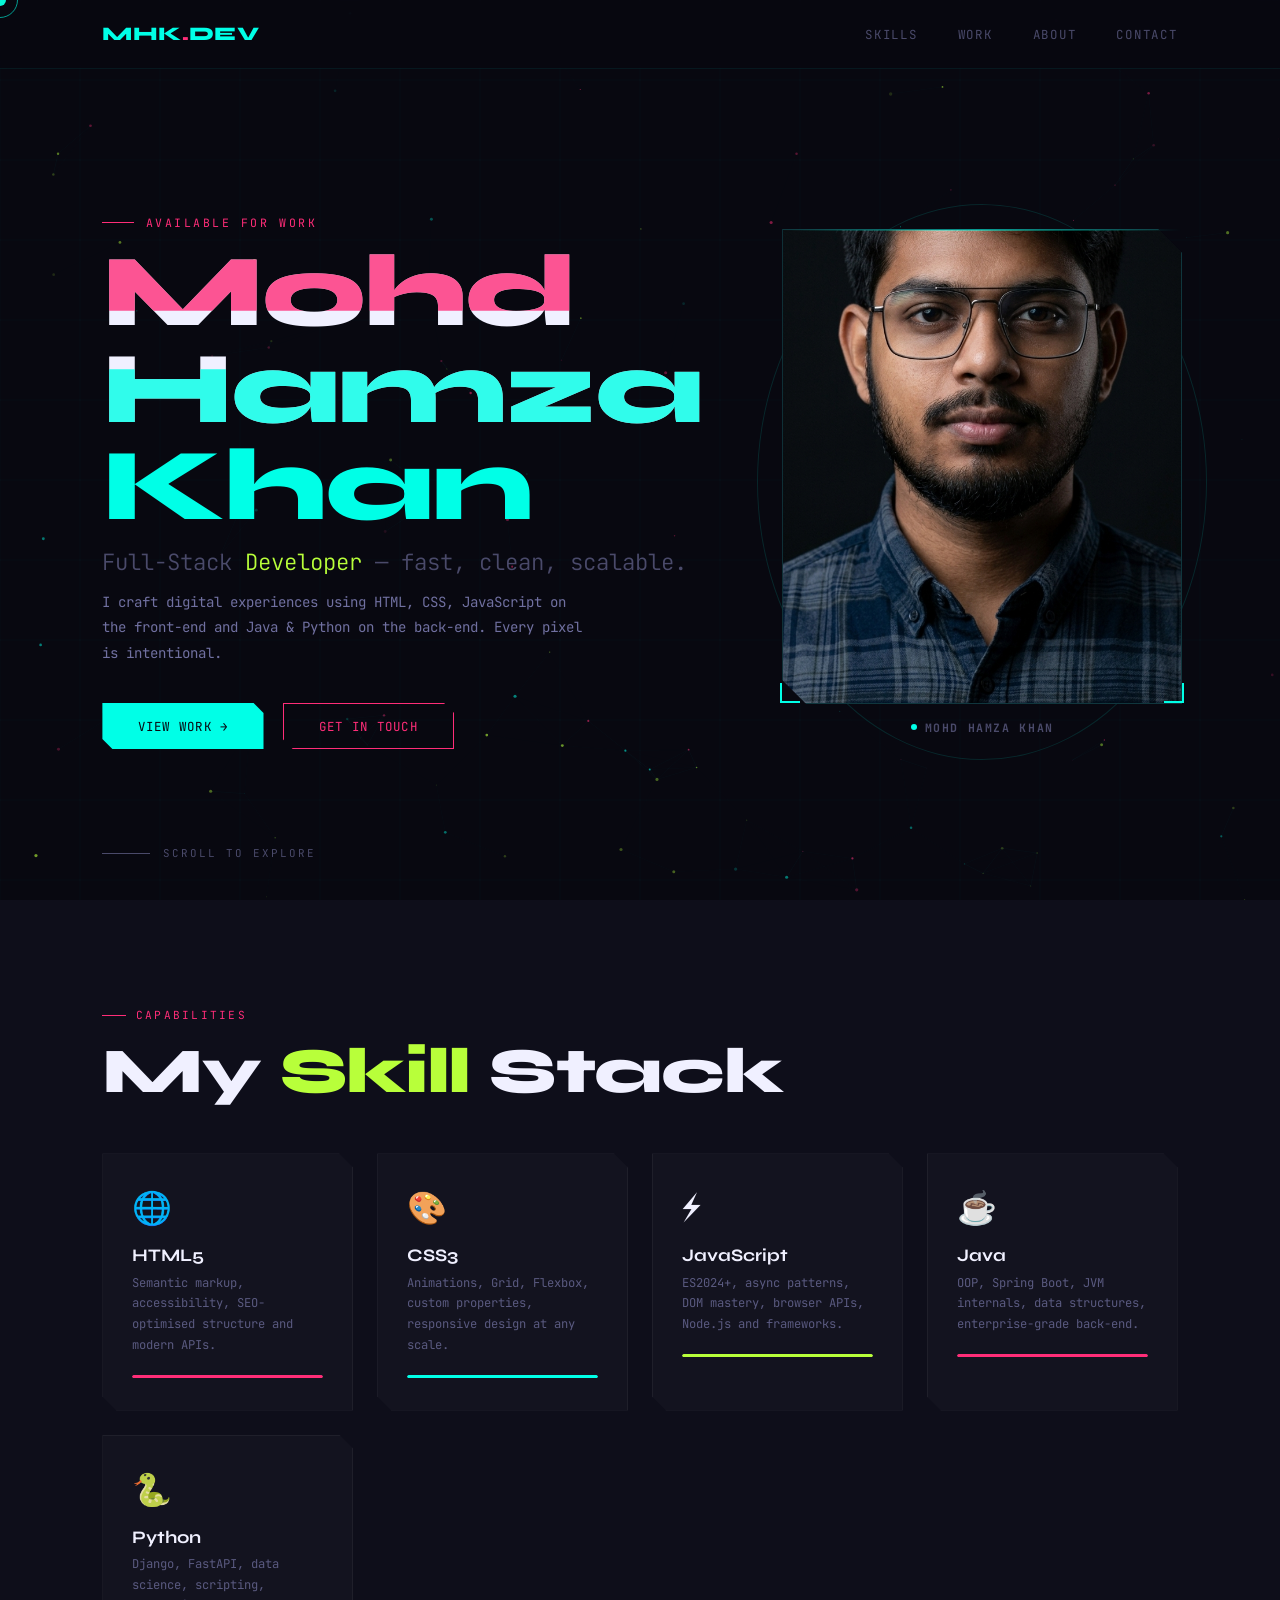
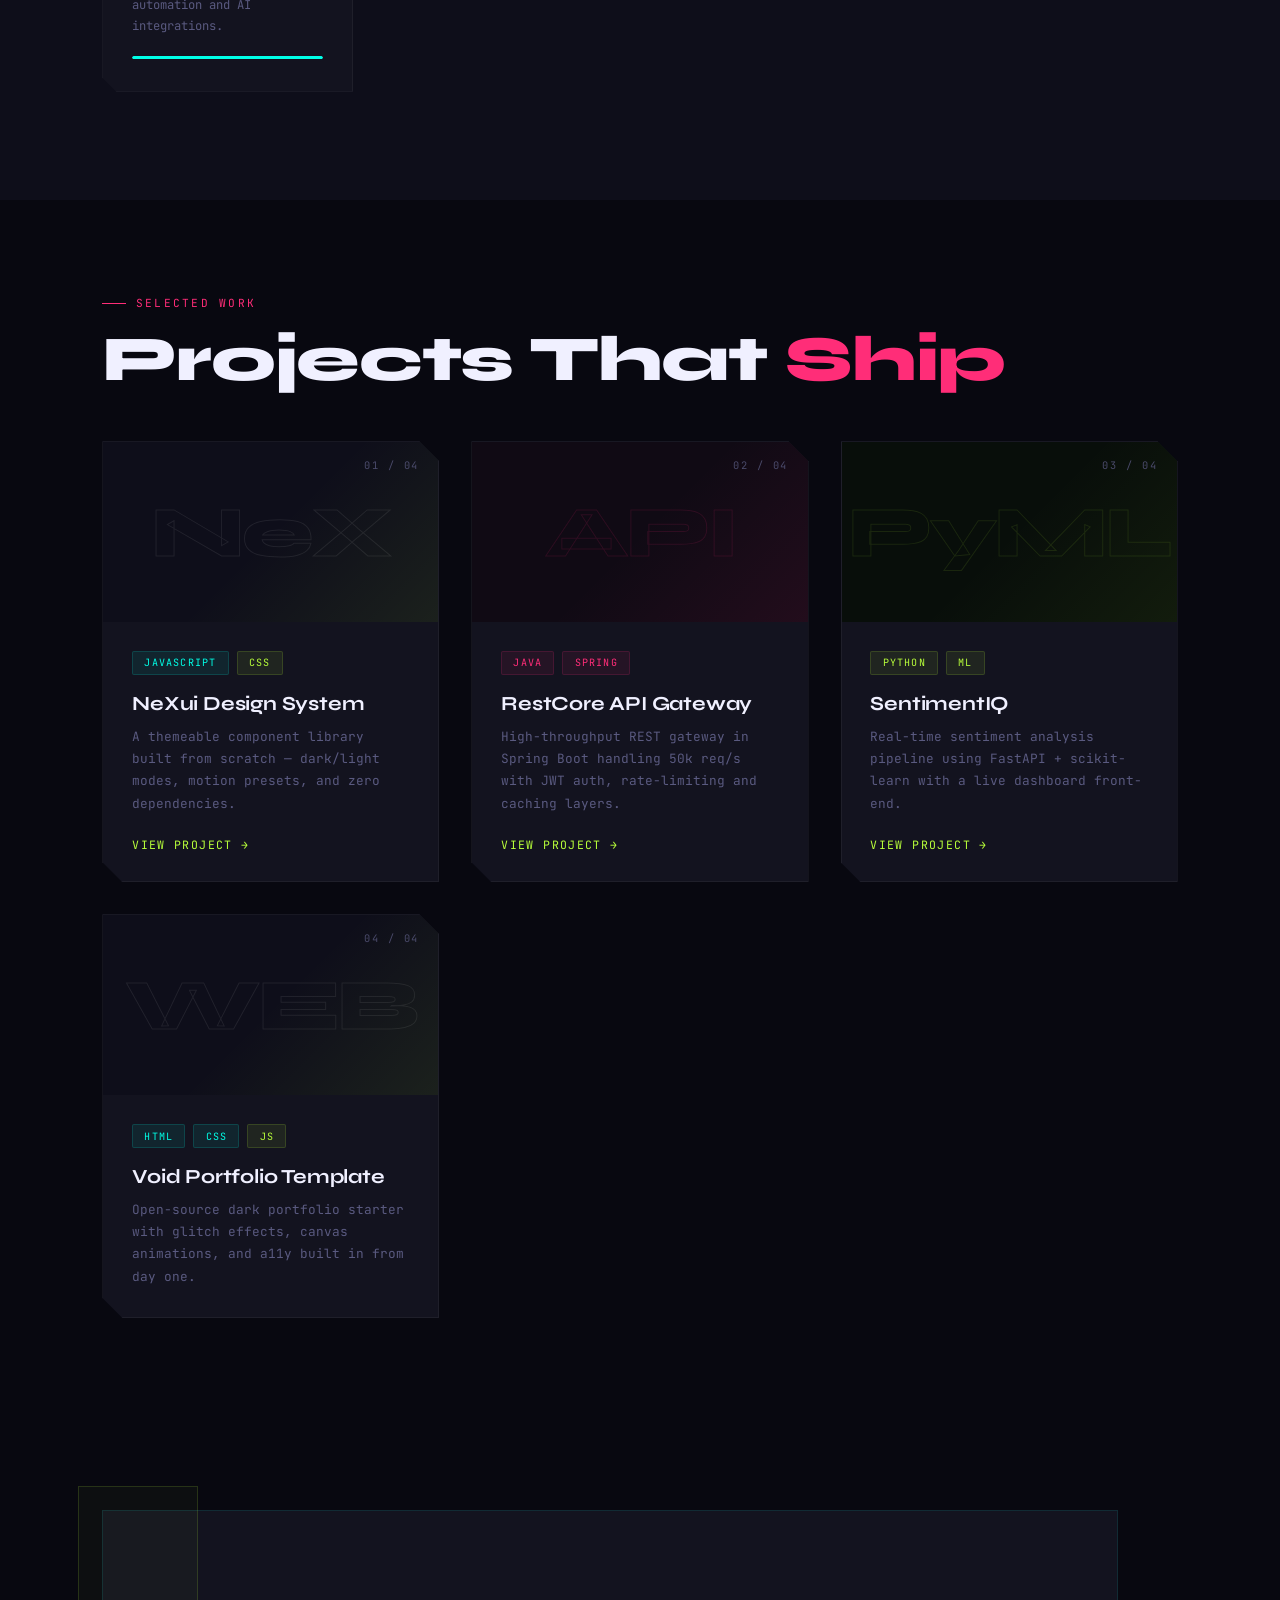
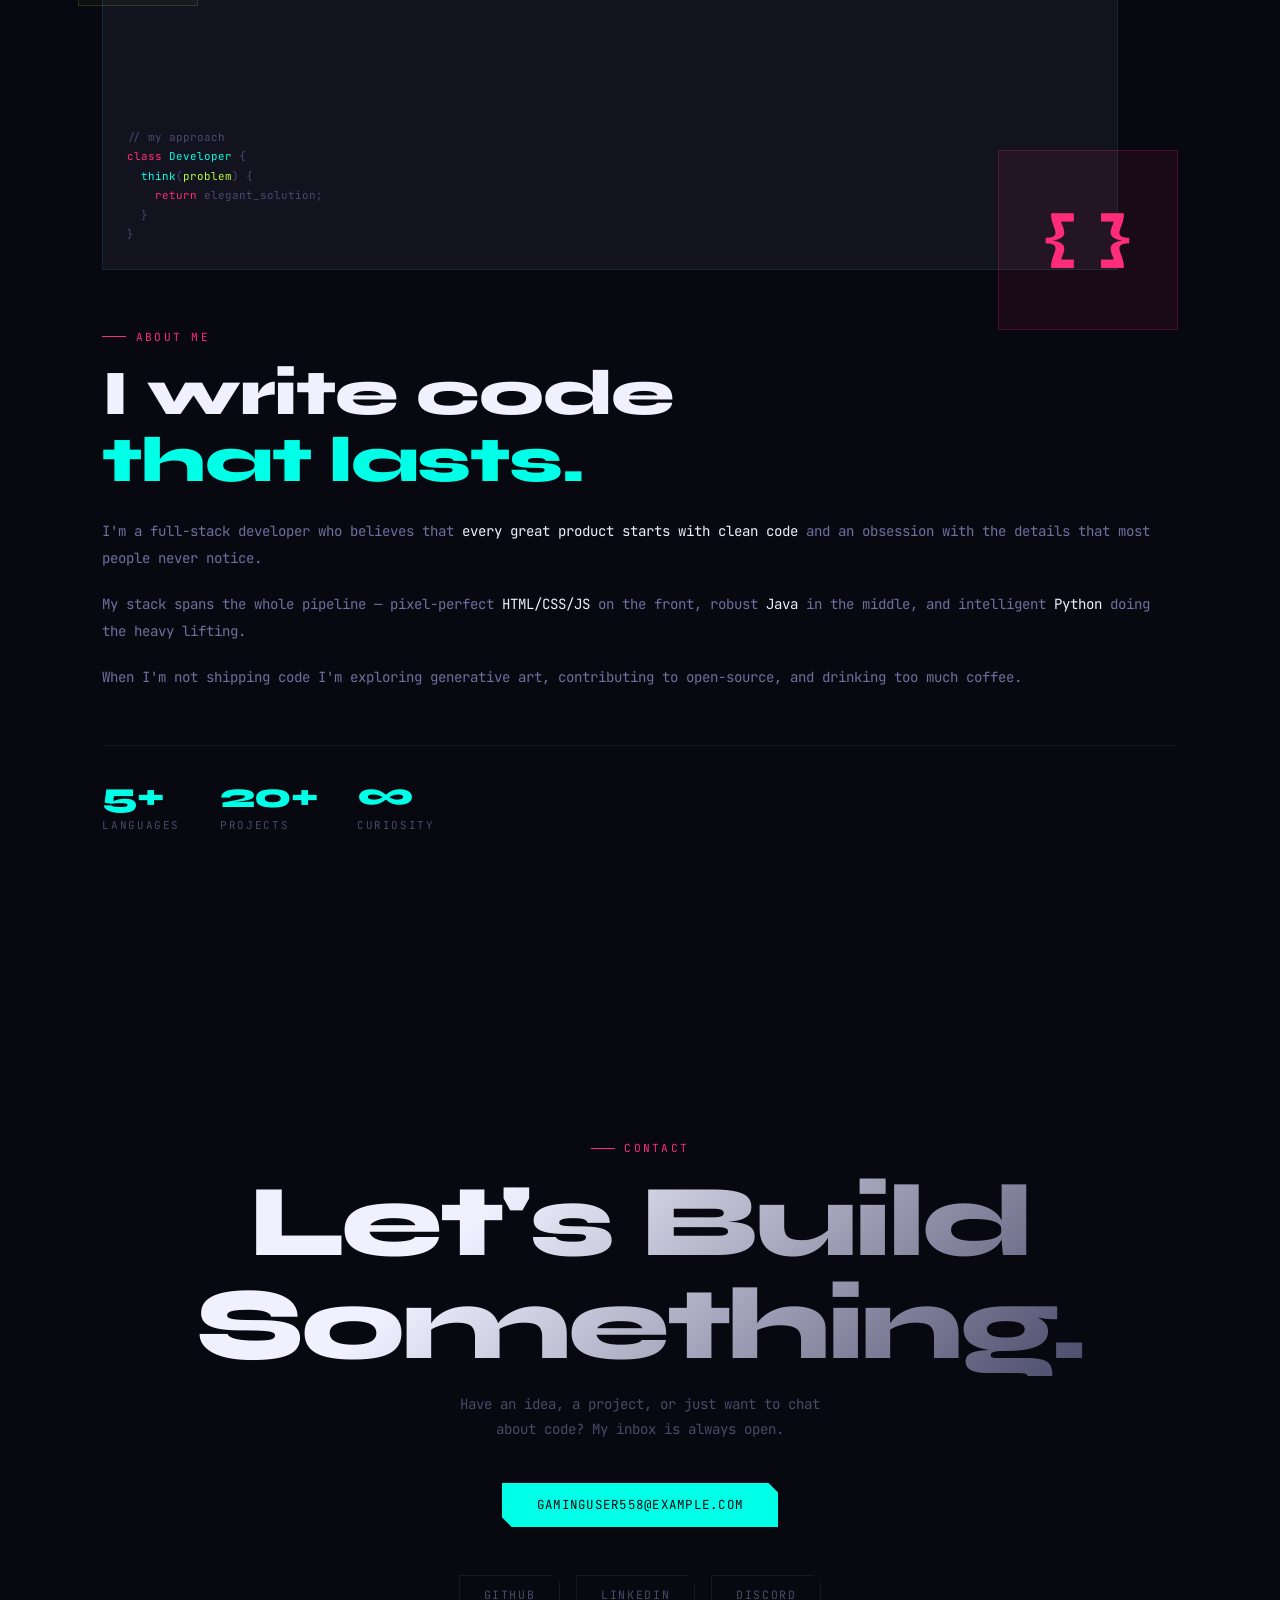
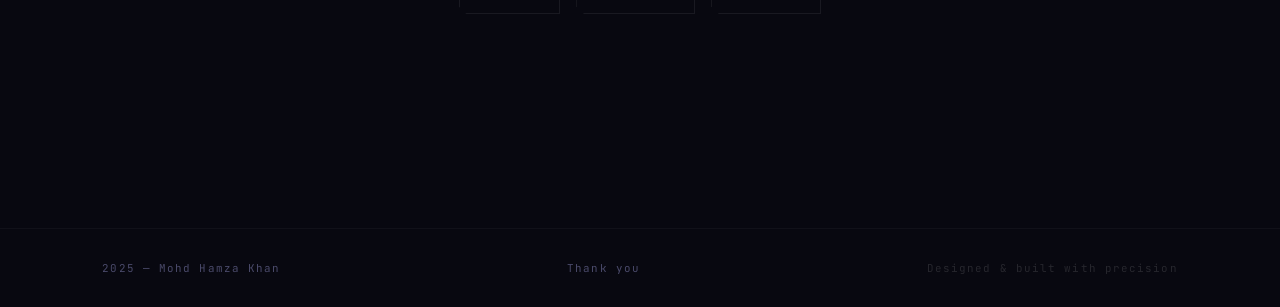
==== commit 68321a8b: "i have fixed a few bugs" ====
--- a/port.html
+++ b/port.html
@@ -28,63 +28,44 @@
   <main>
 
     <!-- HERO -->
-    <section id="hero">
-      <div class="hero-inner">
-
-        <div class="hero-text">
-          <div class="hero-label">Available for work</div>
-          <h1 class="hero-name">
-            <span class="glitch" data-text="Mohd Hamza">Mohd Hamza</span><br/>
-            <span class="hero-name-accent">Khan</span>
-          </h1>
-          <p class="hero-role">Full-Stack <em>Developer</em> — fast, clean, scalable.</p>
-          <p class="hero-desc">I craft digital experiences using HTML, CSS, JavaScript on the front-end and Java &amp; Python on the back-end. Every pixel is intentional.</p>
-          <div class="hero-cta">
-            <a href="#projects" class="btn btn-primary">View Work →</a>
-            <a href="#contact"  class="btn btn-ghost">Get In Touch</a>
-          </div>
-        </div>
-
-        <div class="hero-photo-wrap">
-          <div class="photo-deco-ring"></div>
-          <div class="photo-o-corner tl"></div>
-          <div class="photo-deco-corner dectr"></div>
-          <div class="photo-deco-corner bl"></div>
-          <div class="photo-deco-corner br"></div>
-          <div class="photo-frame" id="photoFrame"
-               onclick="document.getElementById('pfpInput').click()">
-            <img id="pfpImg" src="" alt="Mohd Hamza Khan" style="display:none"/>
-            <div class="photo-placeholder" id="photoPlaceholder">
-              <div class="ph-icon">
-                <svg width="40" height="40" viewBox="0 0 24 24" fill="none" stroke="currentColor" stroke-width="1.2">
-                  <circle cx="12" cy="8" r="4"/>
-                  <path d="M4 20c0-4 3.6-7 8-7s8 3 8 7"/>
-                </svg>
-              </div>
-              <div class="ph-label">Click to upload photo</div>
-              <div class="ph-sub">JPG, PNG, WEBP</div>
-            </div>
-            <div class="photo-hover-overlay">
-              <svg width="22" height="22" viewBox="0 0 24 24" fill="none" stroke="currentColor" stroke-width="1.5">
-                <path d="M21 15v4a2 2 0 01-2 2H5a2 2 0 01-2-2v-4"/>
-                <polyline points="17 8 12 3 7 8"/>
-                <line x1="12" y1="3" x2="12" y2="15"/>
-              </svg>
-              
-            </div>
-          </div>
-          <input type="file" id="pfpInput" accept="image/*" style="display:none"/>
-          <div class="photo-name-tag">
-            <span class="pnt-dot"></span> Mohd Hamza Khan
-          </div>
-          <div class="photo-scan-line"></div>
-        </div>
-
-      </div>
-      <div class="hero-scroll-hint">
-        <span class="scroll-line"></span> scroll to explore
-      </div>
-    </section>
+  <section id="hero">
+  <div class="hero-inner">
+
+    <div class="hero-text">
+      <div class="hero-label">Available for work</div>
+      <h1 class="hero-name">
+        <span class="glitch" data-text="Mohd Hamza">Mohd Hamza</span><br/>
+        <span class="hero-name-accent">Khan</span>
+      </h1>
+      <p class="hero-role">Full-Stack <em>Developer</em> — fast, clean, scalable.</p>
+      <p class="hero-desc">I craft digital experiences using HTML, CSS, JavaScript on the front-end and Java &amp; Python on the back-end. Every pixel is intentional.</p>
+      <div class="hero-cta">
+        <a href="#projects" class="btn btn-primary">View Work →</a>
+        <a href="#contact"  class="btn btn-ghost">Get In Touch</a>
+      </div>
+    </div>
+
+    <div class="hero-photo-wrap">
+      <div class="photo-deco-ring"></div>
+      <div class="photo-o-corner tl"></div>
+      <div class="photo-deco-corner dectr"></div>
+      <div class="photo-deco-corner bl"></div>
+      <div class="photo-deco-corner br"></div>
+      
+      <div class="photo-frame" id="photoFrame">
+        <img id="pfpImg" src="me.png" alt="Mohd Hamza Khan" style="display:block; width:100%; height:100%; object-fit:cover; border-radius:inherit;"/>
+      </div>
+      
+      <div class="photo-name-tag">
+        <span class="pnt-dot"></span><strong>Mohd Hamza Khan</strong> 
+      </div>
+      <div class="photo-scan-line"></div>
+    </div>
+
+  </div> <div class="hero-scroll-hint">
+    <span class="scroll-line"></span> scroll to explore
+  </div>
+</section>
 
     <!-- SKILLS -->
     <section id="skills">
@@ -185,40 +166,64 @@
     </section>
 
     <!-- ABOUT -->
-    <div class="about-text">
-  <div class="section-tag reveal">About Me</div>
-  <h2 class="section-title reveal" style="margin-bottom: 1.5rem;">
-    Building with code,<br/><span class="accent-cyan">driven by data.</span>
-  </h2>
-  
-  <p class="reveal">
-    I am a B.Tech student based in Delhi. Right now, I am focusing on building my hands-on practice with <strong>full-stack web development</strong> while diving deeper into my main interest: <strong>Data Science</strong>.
-  </p>
-  
-  <p class="reveal">
-    My goal is to keep learning new tech skills every day. Currently, I am working on building more practical coding projects and exploring the fundamentals of <strong>Cloud Computing</strong> to understand how applications run at scale.
-  </p>
-  
-  <p class="reveal">
-    When I am not working on software projects or writing code, you will find me practicing tactical chess puzzles to sharpen my mind, competing in games like Valorant, or working out at the gym.
-  </p>
-  
-  <div class="stats-row reveal">
-    <div class="stat">
-      <div class="stat-num">B.Tech</div>
-      <div class="stat-label">Education</div>
-    </div>
-    <div class="stat">
-      <div class="stat-num">HTML/JS</div>
-      <div class="stat-label">Front-End</div>
-    </div>
-    <div class="stat">
-      <div class="stat-num">Data</div>
-      <div class="stat-label">Focus Area</div>
+     
+   <section id="about">
+
+    <div class="about-visual">
+     <div class="ab1">
+       <div class="code-snippet">
+         <span class="cs-c">// my approach</span><br>
+         <span class="cs-k">class</span> <span class="cs-f">Developer</span> {<br>
+         &nbsp;&nbsp;<span class="cs-f">think</span>(<span class="cs-s">problem</span>) {<br>
+         &nbsp;&nbsp;&nbsp;&nbsp;<span class="cs-k">return</span> elegant_solution;<br>
+         &nbsp;&nbsp;}<br>
+         }
+       </div>
+     </div>
+     <div class="ab2">{ }</div>
+     <div class="ab3"></div>
+   </div>
+
+  <div class="about-text">
+    <div class="section-tag" style="opacity:1;transform:none">About Me</div>
+    <h2 class="section-title" style="opacity:1;transform:none;margin-bottom:1.5rem">
+      I write code<br><span style="color:var(--cyan)">that lasts.</span>
+    </h2>
+    <p style="opacity:1;transform:none">
+      I'm a full-stack developer who believes that
+      <strong>every great product starts with clean code</strong>
+      and an obsession with the details that most people never notice.
+    </p>
+    <p style="opacity:1;transform:none">
+      My stack spans the whole pipeline — pixel-perfect
+      <strong>HTML/CSS/JS</strong> on the front, robust
+      <strong>Java</strong> in the middle, and intelligent
+      <strong>Python</strong> doing the heavy lifting.
+    </p>
+    <p style="opacity:1;transform:none">
+      When I'm not shipping code I'm exploring generative art,
+      contributing to open-source, and drinking too much coffee.
+    </p>
+    <div class="stats-row" style="opacity:1;transform:none">
+      <div>
+        <div class="stat-num">5+</div>
+        <div class="stat-label">Languages</div>
+      </div>
+      <div>
+        <div class="stat-num">20+</div>
+        <div class="stat-label">Projects</div>
+      </div>
+      <div>
+        <div class="stat-num">∞</div>
+        <div class="stat-label">Curiosity</div>
+      </div>
     </div>
   </div>
-</div>
-
+
+</section>
+
+
+  
     <!-- CONTACT -->
     <section id="contact">
   <div class="section-tag">Contact</div>
@@ -230,6 +235,7 @@
   <div class="social-row">
     <a href="https://github.com/" class="social-link" target="_blank">GitHub</a>
     <a href="https://linkedin.com/in/" class="social-link" target="_blank">LinkedIn</a>
+    <a href=" https://discord.com/" class="social-link " target ="_blank">Discord</a>
     
   </div>
 </section>
--- a/port.css
+++ b/port.css
@@ -1,18 +1,16 @@
 :root {
-  --black:   #080810;
-  --surface: #0e0e1a;
-  --card:    #13131f;
-  --cyan:    #00ffe7;
-  --pink:    #ff2d78;
-  --lime:    #b8ff3a;
-  --white:   #f0f0ff;
-  --muted:   #4a4a6a;
+  --black:     #080810;
+  --surface:   #0e0e1a;
+  --card:      #13131f;
+  --cyan:      #00ffe7;
+  --pink:      #ff2d78;
+  --lime:      #b8ff3a;
+  --white:     #f0f0ff;
+  --muted:     #4a4a6a;
   --font-head: 'Syne', sans-serif;
   --font-mono: 'JetBrains Mono', monospace;
 }
-   html {
-    scroll-behavior: smooth;
-}
+
 /* ══ 2. RESET & BASE ══ */
 
 *, *::before, *::after { box-sizing: border-box; margin: 0; padding: 0; }
@@ -58,7 +56,7 @@
   background: rgba(8,8,16,.7); backdrop-filter: blur(12px);
   border-bottom: 1px solid rgba(0,255,231,.07);
 }
-.nav-logo { font-family: var(--font-head); font-weight: 800; font-size: 1.2rem; letter-spacing: .02em; color: var(--cyan); text-decoration: none; }
+.nav-logo { font-family: var(--font-head); font-weight: 800; font-size: 1.2rem; color: var(--cyan); text-decoration: none; letter-spacing: .02em; }
 .nav-logo span { color: var(--pink); }
 .nav-links { display: flex; gap: 2.5rem; list-style: none; }
 .nav-links a { font-size: .78rem; letter-spacing: .14em; text-transform: uppercase; color: var(--muted); text-decoration: none; position: relative; transition: color .25s; }
@@ -70,53 +68,108 @@
 
 
 #hero { padding-top: 10rem; position: relative; overflow: hidden; }
+ 
 .hero-inner { display: grid; grid-template-columns: 1fr auto; align-items: center; gap: 5rem; }
-.hero-text { display: flex; flex-direction: column; gap: .8rem; }
-.hero-label { font-size: .72rem; letter-spacing: .22em; text-transform: uppercase; color: var(--pink); display: flex; align-items: center; gap: .7rem; margin-bottom: .4rem; }
+.hero-text  { display: flex; flex-direction: column; gap: .8rem; }
+ 
+.hero-label { font-size: .72rem; letter-spacing: .22em; text-transform: uppercase; color: var(--pink); display: flex; align-items: center; gap: .7rem; }
 .hero-label::before { content: ''; display: block; width: 32px; height: 1px; background: var(--pink); }
-.hero-name { font-family: var(--font-head); font-weight: 800; font-size: clamp(3.2rem, 8vw, 6.5rem); line-height: .95; letter-spacing: -.02em; }
+ 
+.hero-name        { font-family: var(--font-head); font-weight: 800; font-size: clamp(3.2rem,8vw,6.5rem); line-height: .95; letter-spacing: -.02em; }
 .hero-name-accent { color: var(--cyan); }
+ 
+
+
+
+
+
+/* Glitch effect */
 .glitch { position: relative; display: inline-block; }
-.glitch::before, .glitch::after { content: attr(data-text); position: absolute; top: 0; left: 0; width: 100%; height: 100%; opacity: .8; }
-.glitch::before { color: var(--pink); animation: glitch1 3.5s infinite; clip-path: polygon(0 0, 100% 0, 100% 35%, 0 35%); }
-.glitch::after  { color: var(--cyan);  animation: glitch2 3.5s infinite; clip-path: polygon(0 65%, 100% 65%, 100% 100%, 0 100%); }
+.glitch::before,
+.glitch::after { content: attr(data-text); position: absolute; top: 0; left: 0; width: 100%; height: 100%; opacity: .8; }
+.glitch::before { color: var(--pink); animation: glitch1 3.5s infinite; clip-path: polygon(0 0,100% 0,100% 35%,0 35%); }
+.glitch::after  { color: var(--cyan);  animation: glitch2 3.5s infinite; clip-path: polygon(0 65%,100% 65%,100% 100%,0 100%); }
 @keyframes glitch1 { 0%,90%,100%{transform:translate(0)} 91%{transform:translate(-4px,1px)} 93%{transform:translate(4px,-1px)} 95%{transform:translate(-2px,2px)} }
 @keyframes glitch2 { 0%,88%,100%{transform:translate(0)} 89%{transform:translate(4px,-1px)} 91%{transform:translate(-4px,1px)} 93%{transform:translate(2px,-2px)} }
-.hero-role { font-size: clamp(1rem,2.5vw,1.4rem); color: var(--muted); font-weight: 300; }
+ 
+.hero-role    { font-size: clamp(1rem,2.5vw,1.4rem); color: var(--muted); font-weight: 300; }
 .hero-role em { font-style: normal; color: var(--lime); }
-.hero-desc { max-width: 480px; font-size: .88rem; line-height: 1.8; color: #7070a0; }
-.hero-cta { display: flex; gap: 1.2rem; margin-top: 1.5rem; flex-wrap: wrap; }
-.btn { padding: .85rem 2.2rem; font-family: var(--font-mono); font-size: .78rem; letter-spacing: .1em; text-transform: uppercase; text-decoration: none; border: none; cursor: none; display: inline-flex; align-items: center; gap: .6rem; transition: transform .2s, box-shadow .2s; clip-path: polygon(0 0,calc(100% - 10px) 0,100% 10px,100% 100%,10px 100%,0 calc(100% - 10px)); }
-.btn-primary { background: var(--cyan); color: var(--black); }
+.hero-desc    { max-width: 480px; font-size: .88rem; line-height: 1.8; color: #7070a0; }
+.hero-cta     { display: flex; gap: 1.2rem; margin-top: 1.5rem; flex-wrap: wrap; }
+
+
+
+
+/* Buttons */
+.btn          { padding: .85rem 2.2rem; font-family: var(--font-mono); font-size: .78rem; letter-spacing: .1em; text-transform: uppercase; text-decoration: none; border: none; cursor: none; display: inline-flex; align-items: center; gap: .6rem; transition: transform .2s, box-shadow .2s; clip-path: polygon(0 0,calc(100% - 10px) 0,100% 10px,100% 100%,10px 100%,0 calc(100% - 10px)); }
+.btn-primary  { background: var(--cyan); color: var(--black); }
 .btn-primary:hover { transform: translateY(-3px); box-shadow: 0 0 32px rgba(0,255,231,.45); }
-.btn-ghost { background: transparent; color: var(--pink); border: 1px solid var(--pink); }
+.btn-ghost    { background: transparent; color: var(--pink); border: 1px solid var(--pink); }
 .btn-ghost:hover { background: rgba(255,45,120,.1); transform: translateY(-3px); box-shadow: 0 0 24px rgba(255,45,120,.3); }
+ 
+/* Scroll hint */
 .hero-scroll-hint { position: absolute; bottom: 2.5rem; left: 8vw; font-size: .68rem; letter-spacing: .18em; text-transform: uppercase; color: var(--muted); display: flex; align-items: center; gap: .8rem; }
 .scroll-line { width: 48px; height: 1px; background: var(--muted); position: relative; overflow: hidden; }
 .scroll-line::after { content: ''; position: absolute; top: 0; left: -100%; width: 100%; height: 100%; background: var(--cyan); animation: scanline 2s linear infinite; }
 @keyframes scanline { to { left: 100%; } }
 
+
+
+
 /* ══ 7. HERO PHOTO FRAME ══ */
 
-.hero-photo-wrap { position: relative; width: 320px; flex-shrink: 0; }
-.photo-deco-ring { position: absolute; inset: -20px; border-radius: 50%; border: 1px solid rgba(0,255,231,.12); animation: rotateRing 12s linear infinite; }
+.hero-photo-wrap { 
+  position: relative; 
+  width: 400px;         /* Scaled up from 320px */
+  flex-shrink: 0; 
+}
+
+.photo-deco-ring { 
+  position: absolute; 
+  inset: -25px;        /* Expanded outer ring spacing proportionately */
+  border-radius: 50%; 
+  border: 1px solid rgba(0,255,231,.12); 
+  animation: rotateRing 12s linear infinite; 
+}
+
 @keyframes rotateRing { to { transform: rotate(360deg); } }
+
 .photo-deco-corner { position: absolute; width: 20px; height: 20px; z-index: 2; }
+
+/* Corner offsets adjusted to sit nicely on the expanded boundaries */
 .photo-deco-corner.tl { top: -2px; left: -2px;   border-top:    2px solid var(--cyan); border-left:  2px solid var(--cyan); }
 .photo-deco-corner.tr { top: -2px; right: -2px;  border-top:    2px solid var(--cyan); border-right: 2px solid var(--cyan); }
 .photo-deco-corner.bl { bottom: 32px; left: -2px;  border-bottom: 2px solid var(--cyan); border-left:  2px solid var(--cyan); }
 .photo-deco-corner.br { bottom: 32px; right: -2px; border-bottom: 2px solid var(--cyan); border-right: 2px solid var(--cyan); }
-.photo-frame { width: 320px; height: 380px; background: var(--card); border: 1px solid rgba(0,255,231,.15); position: relative; overflow: hidden; cursor: none; clip-path: polygon(0 0,calc(100% - 24px) 0,100% 24px,100% 100%,24px 100%,0 calc(100% - 24px)); transition: border-color .3s, box-shadow .3s; }
+
+.photo-frame { 
+  width: 400px;         /* Scaled up from 320px */
+  height: 475px;        /* Scaled up from 380px to maintain aspect ratio */
+  background: var(--card); 
+  border: 1px solid rgba(0,255,231,.15); 
+  position: relative; 
+  overflow: hidden; 
+  cursor: none; 
+  
+  /* Re-calculated the angled cyber-polygon cuts to match the 400px width perfectly */
+  clip-path: polygon(0 0, calc(100% - 24px) 0, 100% 24px, 100% 100%, 24px 100%, 0 calc(100% - 24px)); 
+  transition: border-color .3s, box-shadow .3s; 
+}
+
 .photo-frame:hover { border-color: rgba(0,255,231,.4); box-shadow: 0 0 40px rgba(0,255,231,.12); }
 #pfpImg { width: 100%; height: 100%; object-fit: cover; display: block; }
+
 .photo-placeholder { position: absolute; inset: 0; display: flex; flex-direction: column; align-items: center; justify-content: center; gap: .8rem; color: var(--muted); }
 .ph-icon { width: 72px; height: 72px; border: 1px solid rgba(0,255,231,.15); border-radius: 50%; display: flex; align-items: center; justify-content: center; color: rgba(0,255,231,.4); }
 .ph-label { font-size: .8rem; letter-spacing: .1em; color: rgba(0,255,231,.6); }
 .ph-sub { font-size: .65rem; letter-spacing: .12em; text-transform: uppercase; color: var(--muted); }
+
 .photo-hover-overlay { position: absolute; inset: 0; background: rgba(8,8,16,.75); display: flex; flex-direction: column; align-items: center; justify-content: center; gap: .6rem; color: var(--cyan); font-size: .75rem; letter-spacing: .1em; opacity: 0; transition: opacity .25s; }
 .photo-frame:hover .photo-hover-overlay { opacity: 1; }
+
 .photo-scan-line { position: absolute; left: 0; right: 0; height: 2px; background: linear-gradient(90deg,transparent,rgba(0,255,231,.5),transparent); top: 0; animation: scanPhoto 3s ease-in-out infinite; pointer-events: none; }
 @keyframes scanPhoto { 0%{top:0%;opacity:0} 10%{opacity:1} 90%{opacity:1} 100%{top:100%;opacity:0} }
+
 .photo-name-tag { margin-top: 1rem; font-size: .72rem; letter-spacing: .14em; text-transform: uppercase; color: var(--muted); display: flex; align-items: center; gap: .5rem; justify-content: center; }
 .pnt-dot { width: 6px; height: 6px; border-radius: 50%; background: var(--cyan); animation: pulseDot 1.8s ease-in-out infinite; }
 @keyframes pulseDot { 0%,100%{opacity:1;transform:scale(1)} 50%{opacity:.4;transform:scale(.6)} }
@@ -140,42 +193,71 @@
 
 #projects { background: var(--black); }
 .projects-grid { display: grid; grid-template-columns: repeat(auto-fit,minmax(300px,1fr)); gap: 2rem; }
-.proj-card { background: var(--card); border: 1px solid rgba(255,255,255,.05); overflow: hidden; transition: transform .3s,border-color .3s,box-shadow .3s; clip-path: polygon(0 0,calc(100% - 20px) 0,100% 20px,100% 100%,20px 100%,0 calc(100% - 20px)); }
-.proj-card:hover { transform: translateY(-8px); border-color: rgba(184,255,58,.2); box-shadow: 0 20px 60px rgba(0,0,0,.5),0 0 0 1px rgba(184,255,58,.1); }
-.proj-img { height: 180px; position: relative; overflow: hidden; background: var(--surface); }
-.proj-img--pink { background: #100a14; }
-.proj-img--lime { background: #080e0a; }
-.proj-bg { position: absolute; inset: 0; display: flex; align-items: center; justify-content: center; font-family: var(--font-head); font-size: 4.5rem; font-weight: 800; color: transparent; -webkit-text-stroke: 1px rgba(255,255,255,.08); letter-spacing: -.04em; user-select: none; }
-.proj-bg--pink { -webkit-text-stroke-color: rgba(255,45,120,.12); }
-.proj-bg--lime { -webkit-text-stroke-color: rgba(184,255,58,.1); }
-.proj-overlay { position: absolute; inset: 0; background: linear-gradient(135deg,transparent 50%,rgba(184,255,58,.08)); }
-.proj-overlay--pink { background: linear-gradient(135deg,transparent 50%,rgba(255,45,120,.08)); }
-.proj-overlay--lime { background: linear-gradient(135deg,transparent 50%,rgba(184,255,58,.06)); }
-.proj-num { position: absolute; top: 1rem; right: 1.2rem; font-size: .65rem; letter-spacing: .18em; color: var(--muted); }
-.proj-body { padding: 1.8rem; }
-.proj-tags { display: flex; gap: .5rem; flex-wrap: wrap; margin-bottom: 1rem; }
-.tag { font-size: .63rem; letter-spacing: .12em; text-transform: uppercase; padding: .28rem .7rem; border-radius: 2px; background: rgba(0,255,231,.08); color: var(--cyan); border: 1px solid rgba(0,255,231,.15); }
-.tag.pink { background: rgba(255,45,120,.08); color: var(--pink); border-color: rgba(255,45,120,.15); }
-.tag.lime { background: rgba(184,255,58,.08); color: var(--lime); border-color: rgba(184,255,58,.15); }
+ 
+.proj-card { background: var(--card); border: 1px solid rgba(255,255,255,.05); overflow: hidden; transition: transform .3s, border-color .3s, box-shadow .3s; clip-path: polygon(0 0,calc(100% - 20px) 0,100% 20px,100% 100%,20px 100%,0 calc(100% - 20px)); }
+.proj-card:hover { transform: translateY(-8px); border-color: rgba(184,255,58,.2); box-shadow: 0 20px 60px rgba(0,0,0,.5), 0 0 0 1px rgba(184,255,58,.1); }
+ 
+.proj-img        { height: 180px; position: relative; overflow: hidden; background: var(--surface); }
+.proj-img--pink  { background: #100a14; }
+.proj-img--lime  { background: #080e0a; }
+ 
+.proj-bg         { position: absolute; inset: 0; display: flex; align-items: center; justify-content: center; font-family: var(--font-head); font-size: 4.5rem; font-weight: 800; color: transparent; -webkit-text-stroke: 1px rgba(255,255,255,.08); letter-spacing: -.04em; user-select: none; }
+.proj-bg--pink   { -webkit-text-stroke-color: rgba(255,45,120,.12); }
+.proj-bg--lime   { -webkit-text-stroke-color: rgba(184,255,58,.1); }
+ 
+.proj-overlay        { position: absolute; inset: 0; background: linear-gradient(135deg,transparent 50%,rgba(184,255,58,.08)); }
+.proj-overlay--pink  { background: linear-gradient(135deg,transparent 50%,rgba(255,45,120,.08)); }
+.proj-overlay--lime  { background: linear-gradient(135deg,transparent 50%,rgba(184,255,58,.06)); }
+ 
+.proj-num   { position: absolute; top: 1rem; right: 1.2rem; font-size: .65rem; letter-spacing: .18em; color: var(--muted); }
+.proj-body  { padding: 1.8rem; }
+.proj-tags  { display: flex; gap: .5rem; flex-wrap: wrap; margin-bottom: 1rem; }
+ 
+.tag       { font-size: .63rem; letter-spacing: .12em; text-transform: uppercase; padding: .28rem .7rem; border-radius: 2px; background: rgba(0,255,231,.08); color: var(--cyan); border: 1px solid rgba(0,255,231,.15); }
+.tag.pink  { background: rgba(255,45,120,.08); color: var(--pink); border-color: rgba(255,45,120,.15); }
+.tag.lime  { background: rgba(184,255,58,.08); color: var(--lime); border-color: rgba(184,255,58,.15); }
+ 
 .proj-title { font-family: var(--font-head); font-weight: 700; font-size: 1.25rem; margin-bottom: .6rem; letter-spacing: -.01em; }
-.proj-desc { font-size: .8rem; color: #5a5a80; line-height: 1.75; }
-.proj-link { display: inline-flex; align-items: center; gap: .4rem; margin-top: 1.4rem; font-size: .72rem; letter-spacing: .12em; text-transform: uppercase; color: var(--lime); text-decoration: none; transition: gap .2s; }
+.proj-desc  { font-size: .8rem; color: #5a5a80; line-height: 1.75; }
+.proj-link  { display: inline-flex; align-items: center; gap: .4rem; margin-top: 1.4rem; font-size: .72rem; letter-spacing: .12em; text-transform: uppercase; color: var(--lime); text-decoration: none; transition: gap .2s; }
 .proj-link:hover { gap: .8rem; }
 
 /* ══ 10. ABOUT ══ */
 
-#about { background: var(--surface); display: grid; grid-template-columns: 1fr 1fr; align-items: center; gap: 6rem; }
-.about-visual { position: relative; height: 420px; }
+about {
+  min-height: 100vh;
+  padding: 6rem 8vw;
+  background: var(--surface);
+  display: grid;
+  grid-template-columns: 1fr 1fr;   /* left = visual, right = text */
+  align-items: center;
+  gap: 6rem;
+}
+ 
+/* Left column — decorative code block */
+.about-visual { position: relative; height: 420px; min-width: 0; }
+ 
 .ab1 { position: absolute; inset: 0 60px 60px 0; background: var(--card); border: 1px solid rgba(0,255,231,.1); }
 .ab2 { position: absolute; width: 180px; height: 180px; bottom: 0; right: 0; background: rgba(255,45,120,.07); border: 1px solid rgba(255,45,120,.2); display: flex; align-items: center; justify-content: center; font-family: var(--font-head); font-weight: 800; font-size: 3.5rem; color: var(--pink); }
 .ab3 { position: absolute; width: 120px; height: 120px; top: -24px; left: -24px; border: 1px solid rgba(184,255,58,.15); background: rgba(184,255,58,.03); }
+
+
+/* Syntax colours inside the code block */
 .code-snippet { position: absolute; bottom: 1.5rem; left: 1.5rem; right: 4rem; font-size: .68rem; color: #4a4a70; line-height: 1.8; }
-.cs-k { color: #ff2d78; } .cs-f { color: #00ffe7; } .cs-s { color: #b8ff3a; } .cs-c { color: #4a4a70; }
+.cs-k { color: #ff2d78; }   /* keyword  */
+.cs-f { color: #00ffe7; }   /* function */
+.cs-s { color: #b8ff3a; }   /* string   */
+.cs-c { color: #4a4a70; }   /* comment  */
+ 
+/* Right column — text */
+.about-text { min-width: 0; display: flex; flex-direction: column; }
 .about-text p { font-size: .88rem; color: #7070a0; line-height: 1.9; margin-bottom: 1.2rem; }
 .about-text p strong { color: var(--white); font-weight: 400; }
-.stats-row { display: flex; gap: 2.5rem; margin-top: 2.2rem; padding-top: 2rem; border-top: 1px solid rgba(255,255,255,.05); }
-.stat-num { font-family: var(--font-head); font-weight: 800; font-size: 2.2rem; color: var(--cyan); line-height: 1; letter-spacing: -.03em; }
+ 
+.stats-row  { display: flex; gap: 2.5rem; margin-top: 2.2rem; padding-top: 2rem; border-top: 1px solid rgba(255,255,255,.05); }
+.stat-num   { font-family: var(--font-head); font-weight: 800; font-size: 2.2rem; color: var(--cyan); line-height: 1; letter-spacing: -.03em; }
 .stat-label { font-size: .68rem; letter-spacing: .15em; text-transform: uppercase; color: var(--muted); margin-top: .3rem; }
+ 
 
 /* ══ 11. CONTACT ══ */
 
@@ -193,27 +275,46 @@
 
 /* ══ 13. UTILITIES & ANIMATIONS ══ */
 
-.section-tag { font-size: .7rem; letter-spacing: .2em; text-transform: uppercase; color: var(--pink); margin-bottom: 1rem; display: flex; align-items: center; gap: .6rem; }
+.section-tag   { font-size: .7rem; letter-spacing: .2em; text-transform: uppercase; color: var(--pink); margin-bottom: 1rem; display: flex; align-items: center; gap: .6rem; }
 .section-tag::before { content: ''; display: inline-block; width: 24px; height: 1px; background: var(--pink); }
 .section-title { font-family: var(--font-head); font-weight: 800; font-size: clamp(2rem,5vw,4rem); line-height: 1.05; letter-spacing: -.02em; margin-bottom: 3rem; }
-.reveal { opacity: 0; transform: translateY(40px); transition: opacity .9s cubic-bezier(.16,1,.3,1), transform .9s cubic-bezier(.16,1,.3,1); }
+ 
+/* Scroll-triggered reveal */
+.reveal         { opacity: 0; transform: translateY(40px); transition: opacity .9s cubic-bezier(.16,1,.3,1), transform .9s cubic-bezier(.16,1,.3,1); }
 .reveal.visible { opacity: 1; transform: translateY(0); }
 
 /* ══ 14. RESPONSIVE ══ */
 
 @media (max-width: 900px) {
-  .hero-inner { grid-template-columns: 1fr; gap: 3rem; }
-  .hero-photo-wrap { width: 100%; display: flex; flex-direction: column; align-items: center; }
-  .photo-frame { width: 260px; height: 300px; }
-}
+  .hero-inner       { grid-template-columns: 1fr; gap: 3rem; }
+  .hero-photo-wrap  { width: 100%; display: flex; flex-direction: column; align-items: center; }
+  .photo-frame      { width: 260px; height: 300px; }
+}
+ 
 @media (max-width: 768px) {
-  section { padding: 4rem 6vw; }
-  #about { grid-template-columns: 1fr; gap: 3rem; }
-  .about-visual { display: none; }
-}
+  section:not(#about) { padding: 4rem 6vw; }
+  #about               { padding: 4rem 6vw; grid-template-columns: 1fr; gap: 3rem; }
+  .about-visual        { display: none; }
+}
+ 
 @media (max-width: 480px) {
-  .nav-links { display: none; }
-  .hero-name { font-size: clamp(2.4rem,12vw,4rem); }
+  .nav-links  { display: none; }
+  .hero-name  { font-size: clamp(2.4rem,12vw,4rem); }
   .photo-frame { width: 220px; height: 260px; }
 }
 
+/* ══ ABOUT TEXT FORCE VISIBLE ══
+   Nuclear override — kills any
+   opacity:0 from reveal class       */
+#about .about-text,
+#about .about-text *,
+#about .section-tag,
+#about .section-title,
+#about p,
+#about .stats-row,
+#about .stat-num,
+#about .stat-label {
+  opacity: 1 !important;
+  transform: none !important;
+  visibility: visible !important;
+}
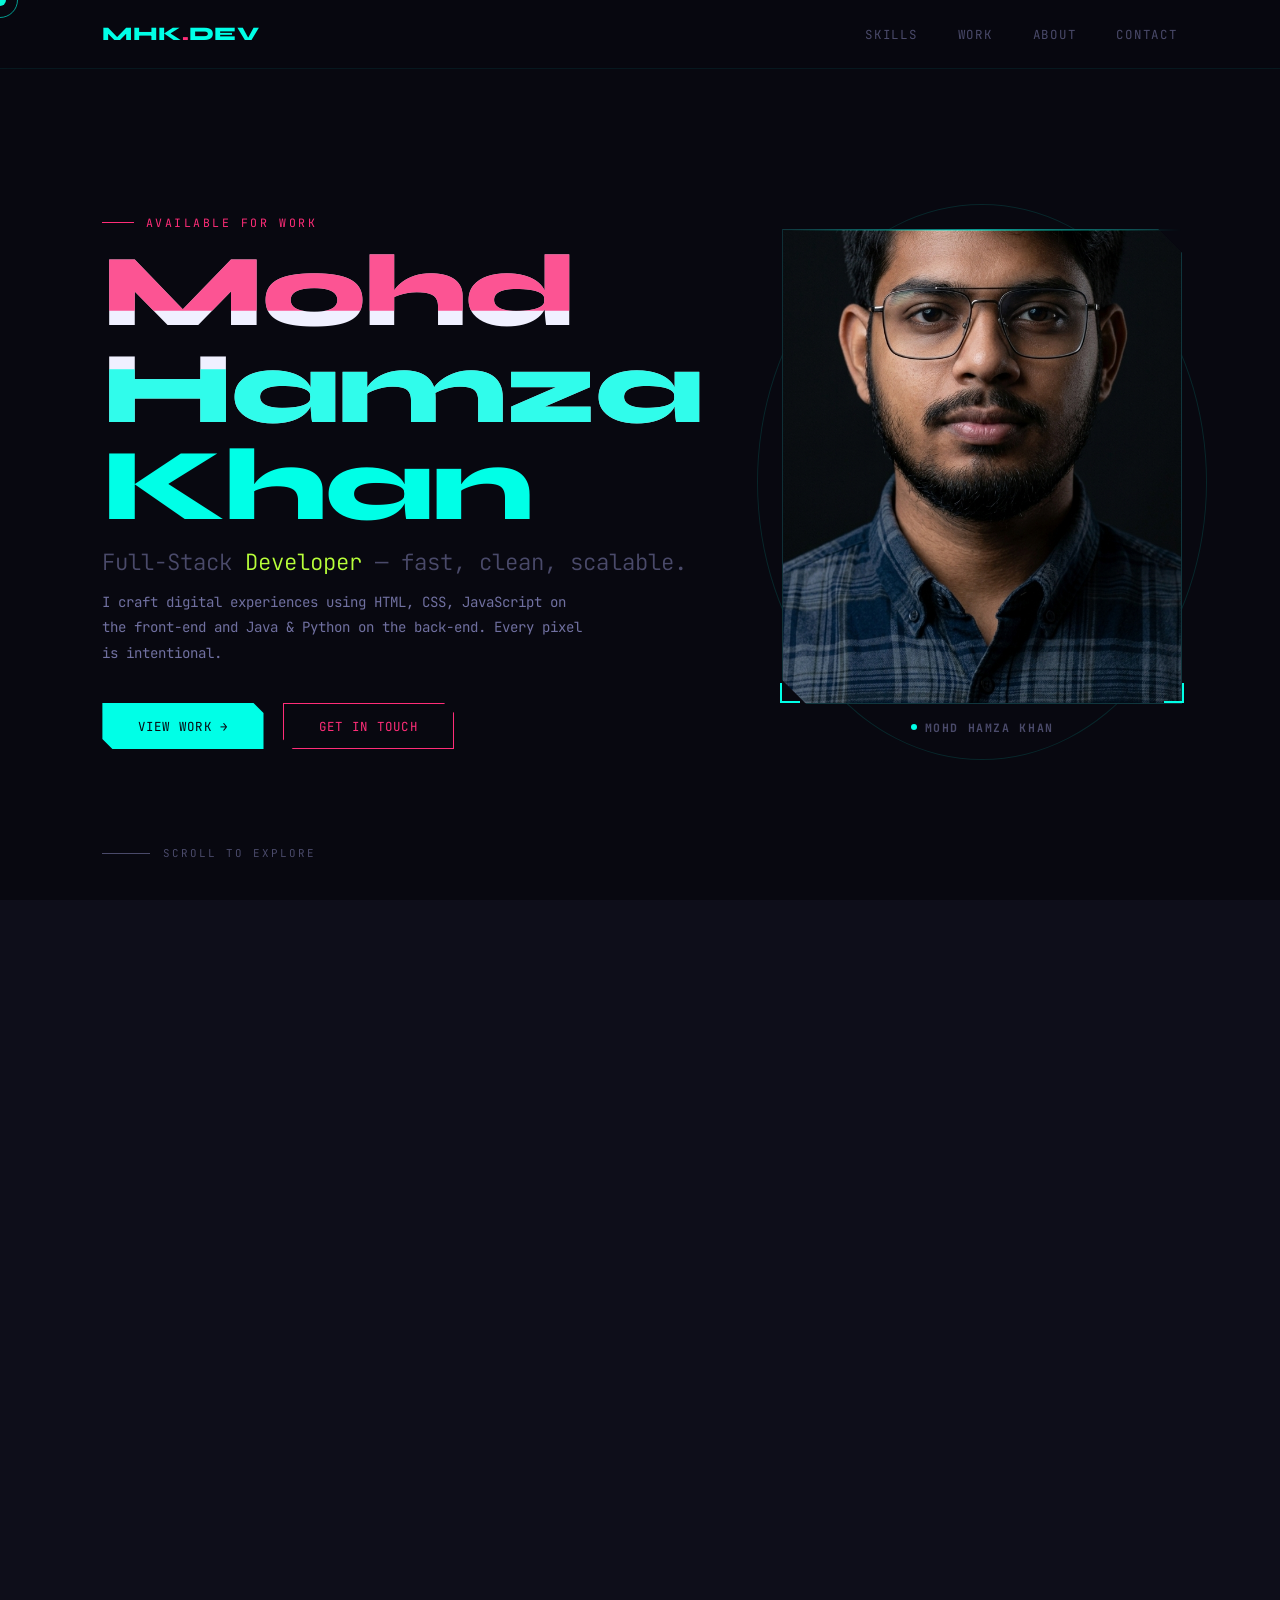
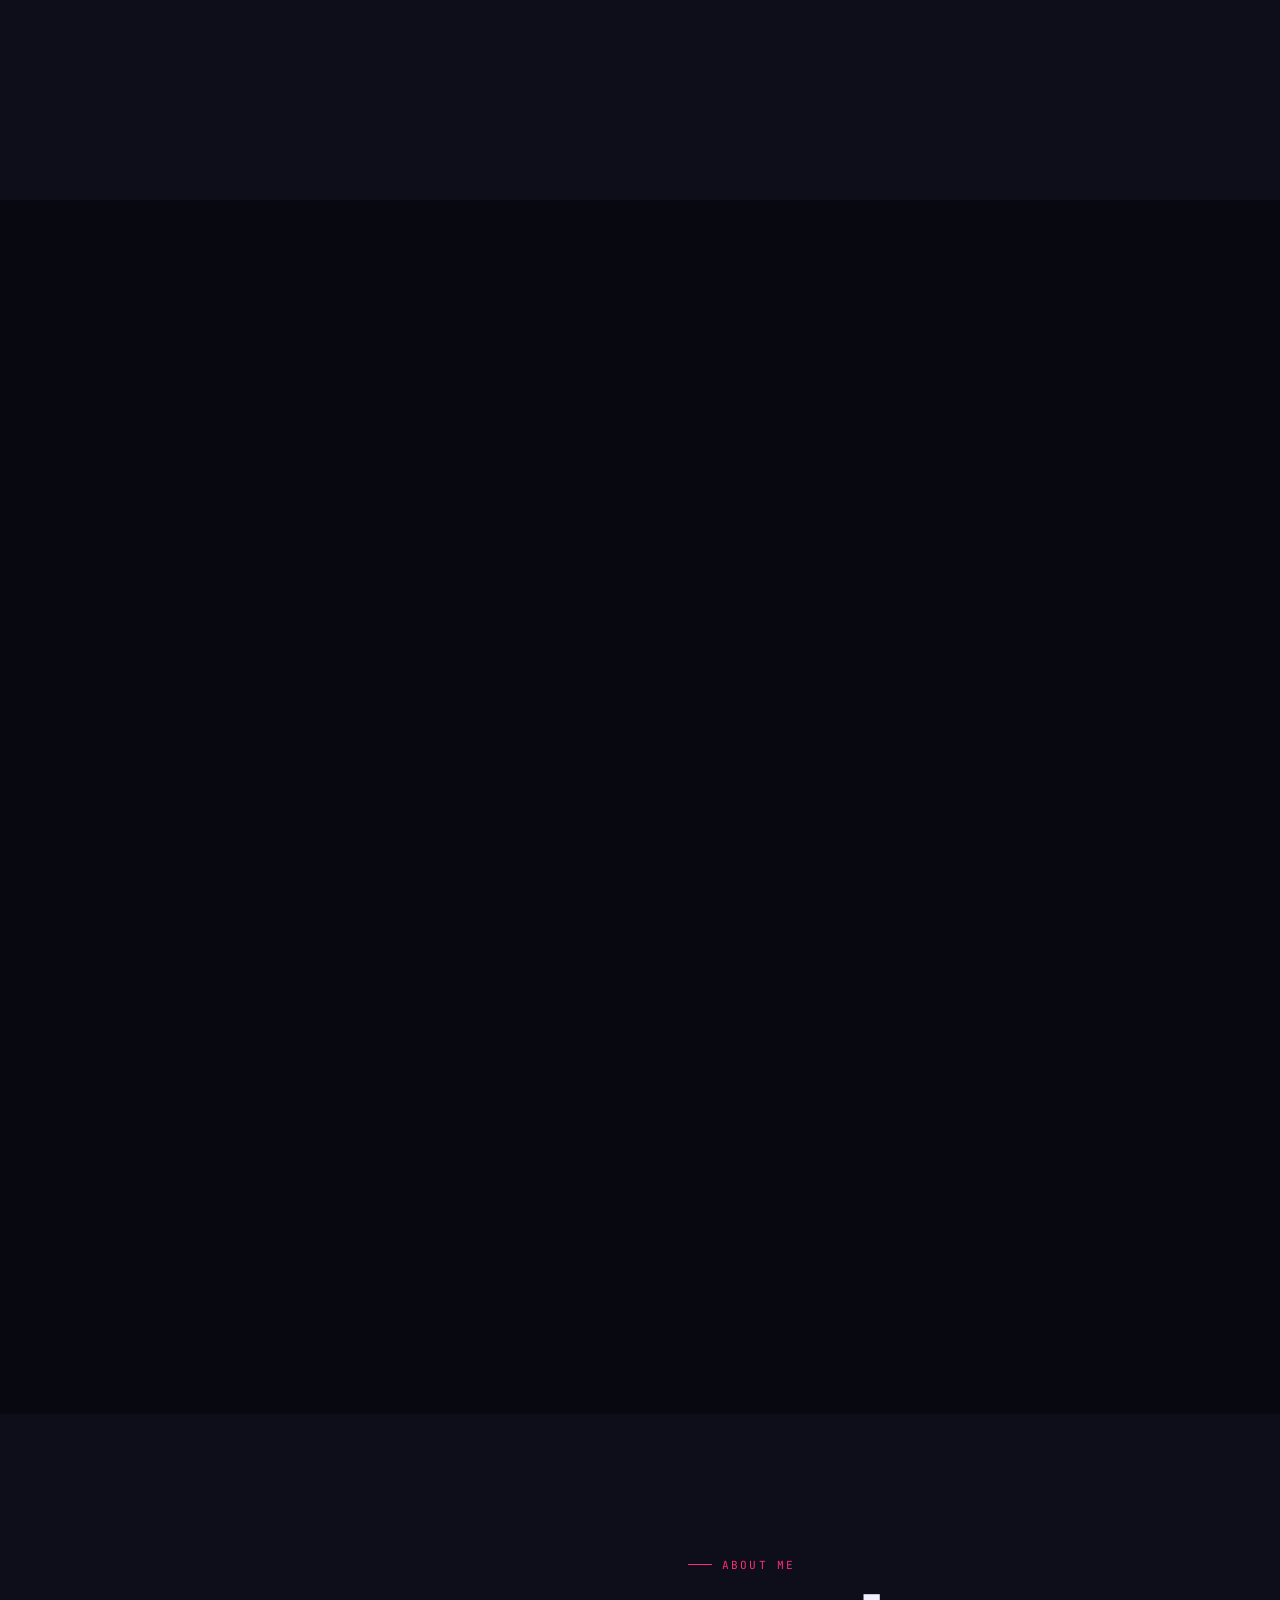
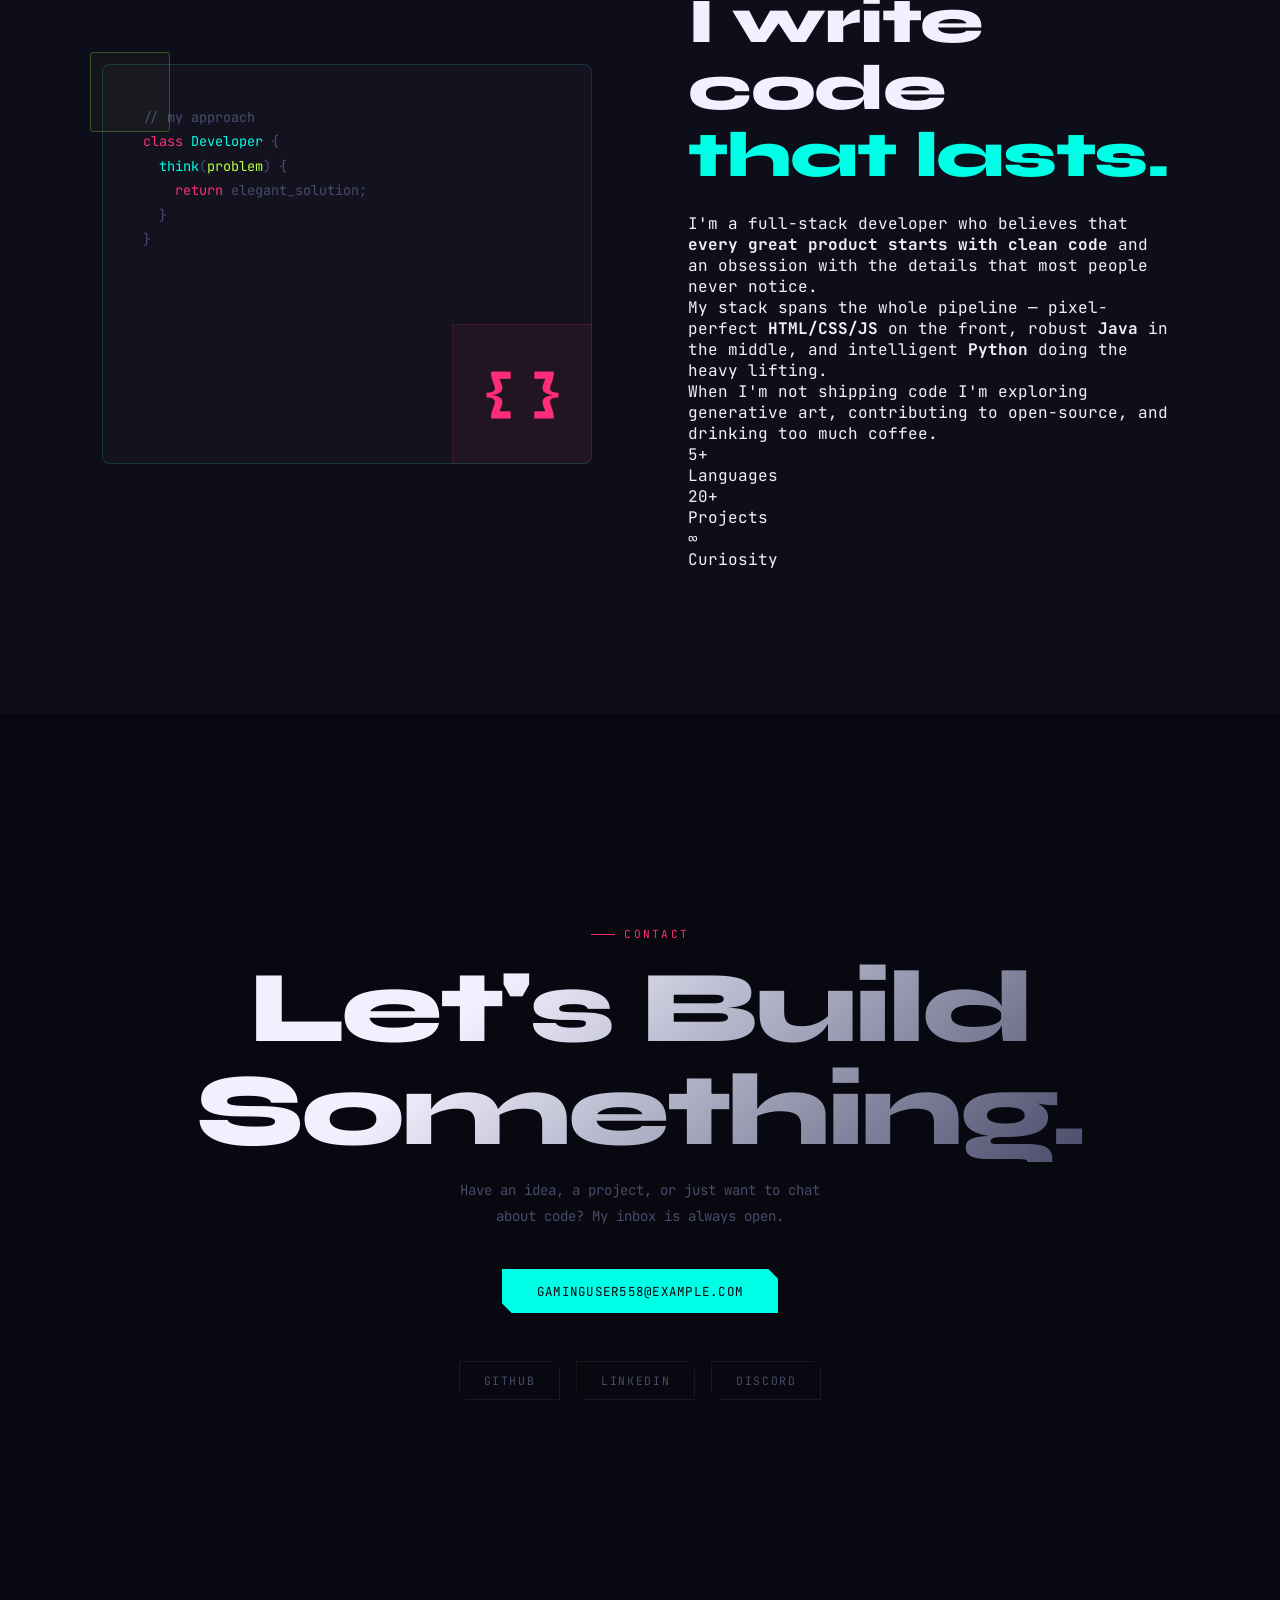
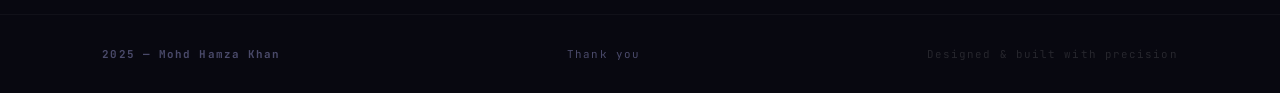
==== commit 661d09c4: "fixed the cCSS" ====
--- a/port.html
+++ b/port.html
@@ -159,7 +159,7 @@
             <div class="proj-tags"><span class="tag">HTML</span><span class="tag">CSS</span><span class="tag lime">JS</span></div>
             <h3 class="proj-title">Void Portfolio Template</h3>
             <p class="proj-desc">Open-source dark portfolio starter with glitch effects, canvas animations, and a11y built in from day one.</p>
-            <script src="port.js"></script>
+            <script src="script.js"></script>
           </div>
         </article>
       </div>
@@ -243,12 +243,12 @@
   </main>
 
   <footer>
-    <span>  2025 — Mohd Hamza Khan  </span>
+    <span>  <strong>2025 — Mohd Hamza Khan   </strong> </span>
     <span> Thank you
     </span>
     <span class="footer-right">Designed &amp; built with precision</span>
   </footer>
 
-  <script src="script.js"></script>
+   <script src="./script.js" defer></script>
 </body>
 </html>
--- a/port.css
+++ b/port.css
@@ -224,7 +224,9 @@
 
 /* ══ 10. ABOUT ══ */
 
-about {
+/* ══ 10. ABOUT ══ */
+
+#about { /* FIXED: Added '#' so the browser recognizes the section ID */
   min-height: 100vh;
   padding: 6rem 8vw;
   background: var(--surface);
@@ -234,30 +236,78 @@
   gap: 6rem;
 }
  
-/* Left column — decorative code block */
-.about-visual { position: relative; height: 420px; min-width: 0; }
- 
-.ab1 { position: absolute; inset: 0 60px 60px 0; background: var(--card); border: 1px solid rgba(0,255,231,.1); }
-.ab2 { position: absolute; width: 180px; height: 180px; bottom: 0; right: 0; background: rgba(255,45,120,.07); border: 1px solid rgba(255,45,120,.2); display: flex; align-items: center; justify-content: center; font-family: var(--font-head); font-weight: 800; font-size: 3.5rem; color: var(--pink); }
-.ab3 { position: absolute; width: 120px; height: 120px; top: -24px; left: -24px; border: 1px solid rgba(184,255,58,.15); background: rgba(184,255,58,.03); }
-
-
-/* Syntax colours inside the code block */
-.code-snippet { position: absolute; bottom: 1.5rem; left: 1.5rem; right: 4rem; font-size: .68rem; color: #4a4a70; line-height: 1.8; }
+/* Left column — The main code block container */
+.about-visual { 
+  position: relative; 
+  height: 400px; 
+  min-width: 0; 
+}
+ 
+/* The inner card: Changed to absolute fill with a modern glass border */
+.ab1 { 
+  position: absolute; 
+  inset: 0; /* Keeps it full size inside the column layout */
+  background: var(--card); 
+  border: 1px solid rgba(0, 255, 231, 0.15); 
+  border-radius: 8px;
+}
+
+/* The pink curly braces box: Locked perfectly to the bottom-right corner */
+.ab2 { 
+  position: absolute; 
+  width: 140px; 
+  height: 140px; 
+  bottom: 0; 
+  right: 0; 
+  background: rgba(255, 45, 120, 0.07); 
+  border-left: 1px solid rgba(255, 45, 120, 0.15); 
+  border-top: 1px solid rgba(255, 45, 120, 0.15); 
+  border-bottom-right-radius: 8px;
+  display: flex; 
+  align-items: center; 
+  justify-content: center; 
+  font-family: var(--font-head); 
+  font-weight: 800; 
+  font-size: 3rem; 
+  color: var(--pink); 
+}
+
+/* The lime outline box: Frame the top-left corner neatly */
+.ab3 { 
+  position: absolute; 
+  width: 80px; 
+  height: 80px; 
+  top: -12px; 
+  left: -12px; 
+  border: 1px solid rgba(184, 255, 58, 0.25); 
+  background: rgba(184, 255, 58, 0.03); 
+  border-radius: 4px;
+}
+
+/* FIXED: Merged into a single clean rule to remove conflicts */
+.code-snippet { 
+  position: absolute; 
+  top: 2.5rem;       /* Pulls text up safely inside the card box */
+  left: 2.5rem; 
+  right: 11rem;      /* Prevents code text from hitting the pink box */
+  font-size: .85rem; 
+  color: #4a4a70; 
+  line-height: 1.8; 
+}
+
 .cs-k { color: #ff2d78; }   /* keyword  */
 .cs-f { color: #00ffe7; }   /* function */
 .cs-s { color: #b8ff3a; }   /* string   */
 .cs-c { color: #4a4a70; }   /* comment  */
  
-/* Right column — text */
+/* Right column — text 
 .about-text { min-width: 0; display: flex; flex-direction: column; }
 .about-text p { font-size: .88rem; color: #7070a0; line-height: 1.9; margin-bottom: 1.2rem; }
 .about-text p strong { color: var(--white); font-weight: 400; }
  
 .stats-row  { display: flex; gap: 2.5rem; margin-top: 2.2rem; padding-top: 2rem; border-top: 1px solid rgba(255,255,255,.05); }
 .stat-num   { font-family: var(--font-head); font-weight: 800; font-size: 2.2rem; color: var(--cyan); line-height: 1; letter-spacing: -.03em; }
-.stat-label { font-size: .68rem; letter-spacing: .15em; text-transform: uppercase; color: var(--muted); margin-top: .3rem; }
- 
+.stat-label { font-size: .68rem; letter-spacing: .15em; text-transform: uppercase; color: var(--muted); margin-top: .3rem; }*/
 
 /* ══ 11. CONTACT ══ */
 
